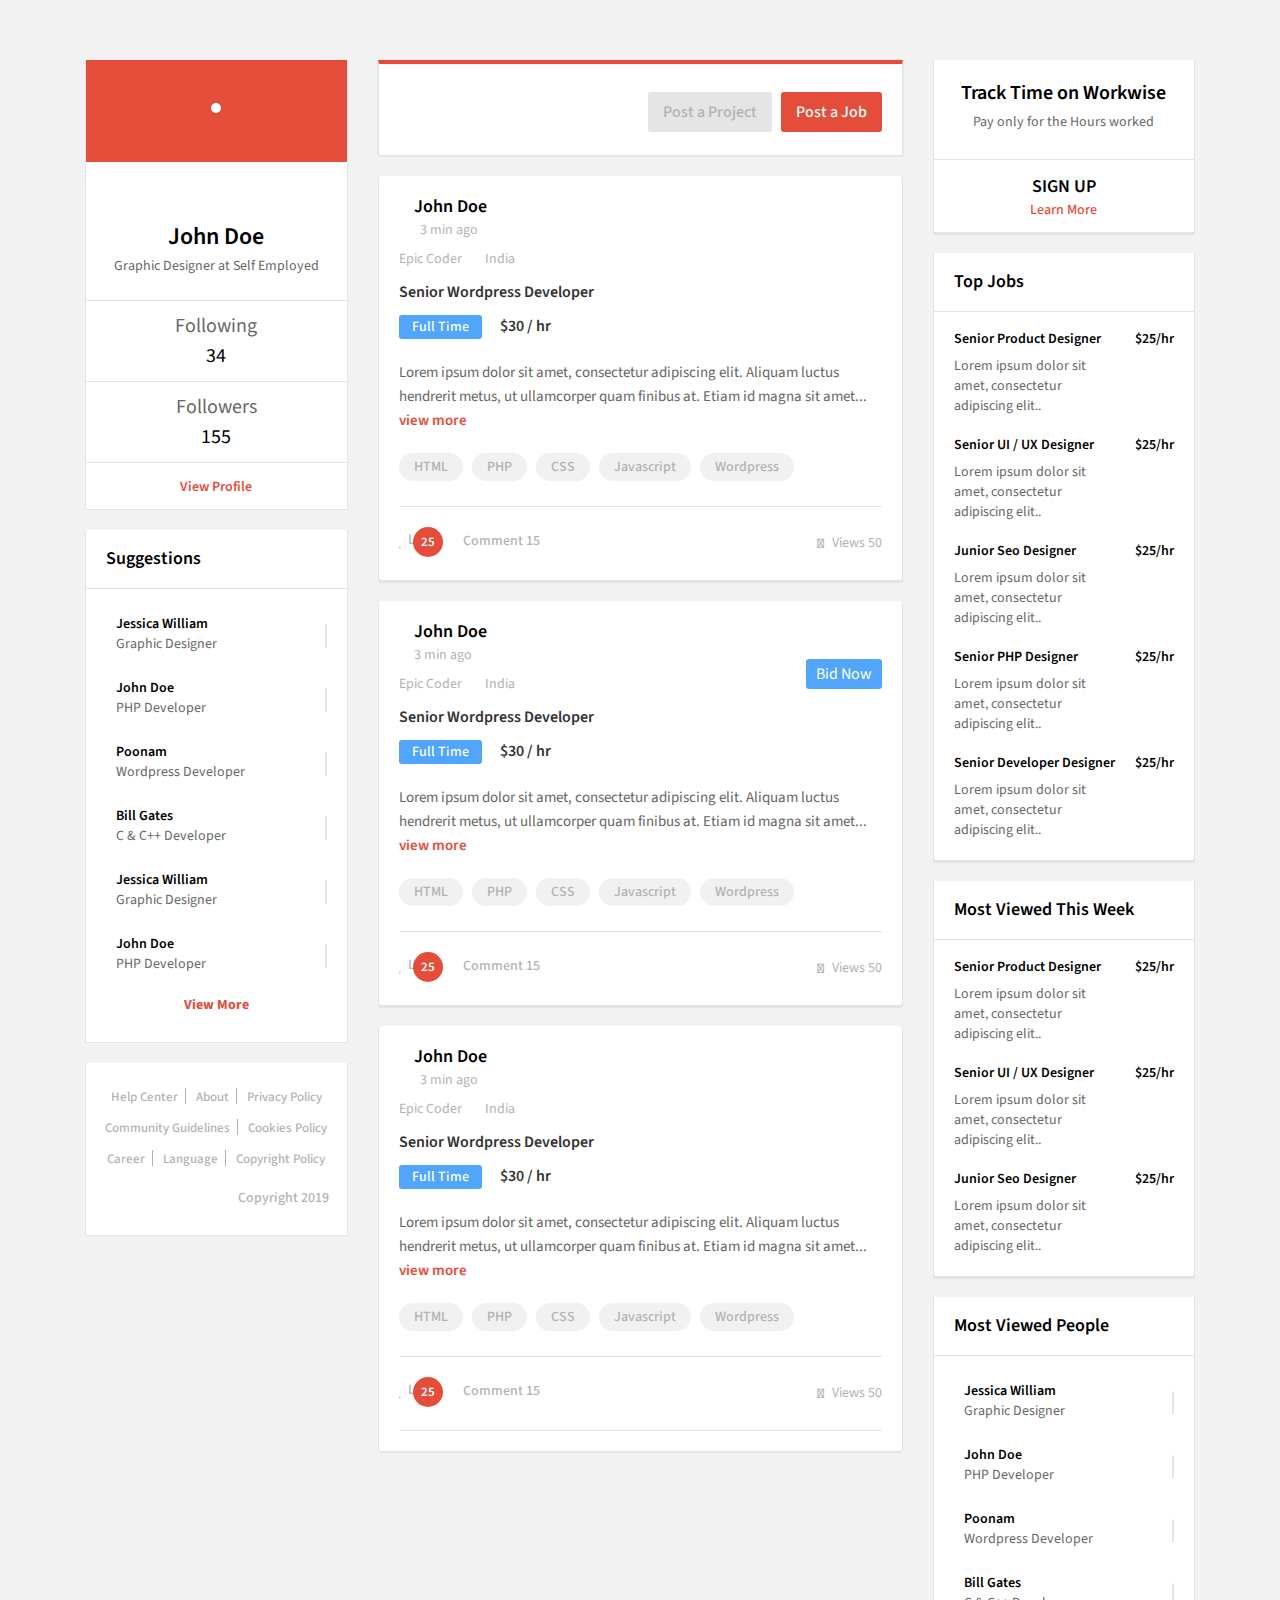
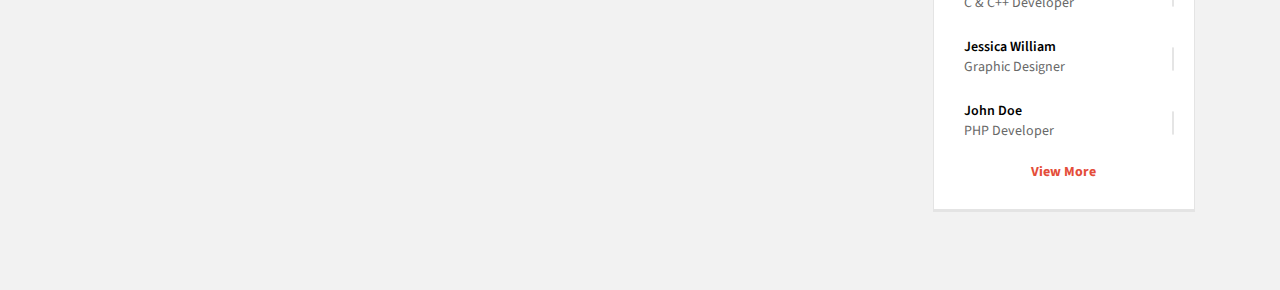
==== views/InicioRedEmpresarial/inicio_empresarial.html @ 8912973c "añadido inicio-red-profesional y inicio-red-empresarial" ====
<!DOCTYPE html>
<html>
<head>
	<meta charset="UTF-8">
	<title>Inicio</title>
	<meta name="viewport" content="width=device-width, initial-scale=1.0">
	<meta name="description" content="" />
	<meta name="keywords" content="" />
	<link rel="stylesheet" type="text/css" href="../../assets/css/bootstrap.min.css">

	<link rel="stylesheet" type="text/css" href="../../assets/css/font-awesome.min.css">

	

	<link rel="stylesheet" type="text/css" href="inicio_empresarial.css">
	
</head>

<body oncontextmenu="return false;">	

	<div class="wrapper">	
			
		<main>
			<div class="main-section">
				<div class="container">
					<div class="main-section-data">
						<div class="row">
							<div class="col-lg-3 col-md-4 pd-left-none no-pd">
								<div class="main-left-sidebar no-margin">
									<div class="user-data full-width">
										<div class="user-profile">
											<div class="username-dt">
												<div class="usr-pic">
													<img src="assets/img/cliente1.png" alt="">
												</div>
											</div><!--username-dt end-->
											<div class="user-specs">
												<h3>John Doe</h3>
												<span>Graphic Designer at Self Employed</span>
											</div>
										</div><!--user-profile end-->
										<ul class="user-fw-status">
											<li>
												<h4>Following</h4>
												<span>34</span>
											</li>
											<li>
												<h4>Followers</h4>
												<span>155</span>
											</li>
											<li>
												<a href="my-profile.html" title="">View Profile</a>
											</li>
										</ul>
									</div><!--user-data end-->
									<div class="suggestions full-width">
										<div class="sd-title">
											<h3>Suggestions</h3>
											<i class="la la-ellipsis-v"></i>
										</div><!--sd-title end-->
										<div class="suggestions-list">
											<div class="suggestion-usd">
												<img src="images/resources/s1.png" alt="">
												<div class="sgt-text">
													<h4>Jessica William</h4>
													<span>Graphic Designer</span>
												</div>
												<span><i class="la la-plus"></i></span>
											</div>
											<div class="suggestion-usd">
												<img src="images/resources/s2.png" alt="">
												<div class="sgt-text">
													<h4>John Doe</h4>
													<span>PHP Developer</span>
												</div>
												<span><i class="la la-plus"></i></span>
											</div>
											<div class="suggestion-usd">
												<img src="images/resources/s3.png" alt="">
												<div class="sgt-text">
													<h4>Poonam</h4>
													<span>Wordpress Developer</span>
												</div>
												<span><i class="la la-plus"></i></span>
											</div>
											<div class="suggestion-usd">
												<img src="images/resources/s4.png" alt="">
												<div class="sgt-text">
													<h4>Bill Gates</h4>
													<span>C & C++ Developer</span>
												</div>
												<span><i class="la la-plus"></i></span>
											</div>
											<div class="suggestion-usd">
												<img src="images/resources/s5.png" alt="">
												<div class="sgt-text">
													<h4>Jessica William</h4>
													<span>Graphic Designer</span>
												</div>
												<span><i class="la la-plus"></i></span>
											</div>
											<div class="suggestion-usd">
												<img src="images/resources/s6.png" alt="">
												<div class="sgt-text">
													<h4>John Doe</h4>
													<span>PHP Developer</span>
												</div>
												<span><i class="la la-plus"></i></span>
											</div>
											<div class="view-more">
												<a href="#" title="">View More</a>
											</div>
										</div><!--suggestions-list end-->
									</div><!--suggestions end-->
									<div class="tags-sec full-width">
										<ul>
											<li><a href="#" title="">Help Center</a></li>
											<li><a href="#" title="">About</a></li>
											<li><a href="#" title="">Privacy Policy</a></li>
											<li><a href="#" title="">Community Guidelines</a></li>
											<li><a href="#" title="">Cookies Policy</a></li>
											<li><a href="#" title="">Career</a></li>
											<li><a href="#" title="">Language</a></li>
											<li><a href="#" title="">Copyright Policy</a></li>
										</ul>
										<div class="cp-sec">
											<img src="images/logo2.png" alt="">
											<p><img src="images/cp.png" alt="">Copyright 2019</p>
										</div>
									</div><!--tags-sec end-->
								</div><!--main-left-sidebar end-->
							</div>
							<div class="col-lg-6 col-md-8 no-pd">
								<div class="main-ws-sec">
									<div class="post-topbar">
										<div class="user-picy">
											<img src="images/resources/user-pic.png" alt="">
										</div>
										<div class="post-st">
											<ul>
												<li><a class="post_project" href="#" title="">Post a Project</a></li>
												<li><a class="post-jb active" href="#" title="">Post a Job</a></li>
											</ul>
										</div><!--post-st end-->
									</div><!--post-topbar end-->
									<div class="posts-section">
										<div class="post-bar">
											<div class="post_topbar">
												<div class="usy-dt">
													<img src="images/resources/us-pic.png" alt="">
													<div class="usy-name">
														<h3>John Doe</h3>
														<span><img src="images/clock.png" alt="">3 min ago</span>
													</div>
												</div>
												<div class="ed-opts">
													<a href="#" title="" class="ed-opts-open"><i class="la la-ellipsis-v"></i></a>
													<ul class="ed-options">
														<li><a href="#" title="">Edit Post</a></li>
														<li><a href="#" title="">Unsaved</a></li>
														<li><a href="#" title="">Unbid</a></li>
														<li><a href="#" title="">Close</a></li>
														<li><a href="#" title="">Hide</a></li>
													</ul>
												</div>
											</div>
											<div class="epi-sec">
												<ul class="descp">
													<li><img src="images/icon8.png" alt=""><span>Epic Coder</span></li>
													<li><img src="images/icon9.png" alt=""><span>India</span></li>
												</ul>
												<ul class="bk-links">
													<li><a href="#" title=""><i class="la la-bookmark"></i></a></li>
													<li><a href="#" title=""><i class="la la-envelope"></i></a></li>
												</ul>
											</div>
											<div class="job_descp">
												<h3>Senior Wordpress Developer</h3>
												<ul class="job-dt">
													<li><a href="#" title="">Full Time</a></li>
													<li><span>$30 / hr</span></li>
												</ul>
												<p>Lorem ipsum dolor sit amet, consectetur adipiscing elit. Aliquam luctus hendrerit metus, ut ullamcorper quam finibus at. Etiam id magna sit amet... <a href="#" title="">view more</a></p>
												<ul class="skill-tags">
													<li><a href="#" title="">HTML</a></li>
													<li><a href="#" title="">PHP</a></li>
													<li><a href="#" title="">CSS</a></li>
													<li><a href="#" title="">Javascript</a></li>
													<li><a href="#" title="">Wordpress</a></li> 	
												</ul>
											</div>
											<div class="job-status-bar">
												<ul class="like-com">
													<li>
														<a href="#"><i class="fas fa-heart"></i> Like</a>
														<img src="images/liked-img.png" alt="">
														<span>25</span>
													</li> 
													<li><a href="#" class="com"><i class="fas fa-comment-alt"></i> Comment 15</a></li>
												</ul>
												<a href="#"><i class="fas fa-eye"></i>Views 50</a>
											</div>
										</div><!--post-bar end-->
										<div class="post-bar">
											<div class="post_topbar">
												<div class="usy-dt">
													<img src="assets/img/cliente4.png" alt="">
													<div class="usy-name">
														<h3>John Doe</h3>
														<span><i class="fa fa-clock" ></i>3 min ago</span>
													</div>
												</div>
												<div class="ed-opts">
													<a href="#" title="" class="ed-opts-open"><i class="la la-ellipsis-v"></i></a>
													<ul class="ed-options">
														<li><a href="#" title="">Edit Post</a></li>
														<li><a href="#" title="">Unsaved</a></li>
														<li><a href="#" title="">Unbid</a></li>
														<li><a href="#" title="">Close</a></li>
														<li><a href="#" title="">Hide</a></li>
													</ul>
												</div>
											</div>
											<div class="epi-sec">
												<ul class="descp">
													<li><img src="images/icon8.png" alt=""><span>Epic Coder</span></li>
													<li><img src="images/icon9.png" alt=""><span>India</span></li>
												</ul>
												<ul class="bk-links">
													<li><a href="#" title=""><i class="la la-bookmark"></i></a></li>
													<li><a href="#" title=""><i class="la la-envelope"></i></a></li>
													<li><a href="#" title="" class="bid_now">Bid Now</a></li>
												</ul>
											</div>
											<div class="job_descp">
												<h3>Senior Wordpress Developer</h3>
												<ul class="job-dt">
													<li><a href="#" title="">Full Time</a></li>
													<li><span>$30 / hr</span></li>
												</ul>
												<p>Lorem ipsum dolor sit amet, consectetur adipiscing elit. Aliquam luctus hendrerit metus, ut ullamcorper quam finibus at. Etiam id magna sit amet... <a href="#" title="">view more</a></p>
												<ul class="skill-tags">
													<li><a href="#" title="">HTML</a></li>
													<li><a href="#" title="">PHP</a></li>
													<li><a href="#" title="">CSS</a></li>
													<li><a href="#" title="">Javascript</a></li>
													<li><a href="#" title="">Wordpress</a></li> 	
												</ul>
											</div>
											<div class="job-status-bar">
												<ul class="like-com">
													<li>
														<a href="#"><i class="fas fa-heart"></i> Like</a>
														<img src="images/liked-img.png" alt="">
														<span>25</span>
													</li> 
													<li><a href="#" class="com"><i class="fas fa-comment-alt"></i> Comment 15</a></li>
												</ul>
												<a href="#"><i class="fas fa-eye"></i>Views 50</a>
											</div>
										</div><!--post-bar end-->
										<div class="posty">
											<div class="post-bar no-margin">
												<div class="post_topbar">
													<div class="usy-dt">
														<img src="images/resources/us-pc2.png" alt="">
														<div class="usy-name">
															<h3>John Doe</h3>
															<span><img src="images/clock.png" alt="">3 min ago</span>
														</div>
													</div>
													<div class="ed-opts">
														<a href="#" title="" class="ed-opts-open"><i class="la la-ellipsis-v"></i></a>
														<ul class="ed-options">
															<li><a href="#" title="">Edit Post</a></li>
															<li><a href="#" title="">Unsaved</a></li>
															<li><a href="#" title="">Unbid</a></li>
															<li><a href="#" title="">Close</a></li>
															<li><a href="#" title="">Hide</a></li>
														</ul>
													</div>
												</div>
												<div class="epi-sec">
													<ul class="descp">
														<li><img src="images/icon8.png" alt=""><span>Epic Coder</span></li>
														<li><img src="images/icon9.png" alt=""><span>India</span></li>
													</ul>
													<ul class="bk-links">
														<li><a href="#" title=""><i class="la la-bookmark"></i></a></li>
														<li><a href="#" title=""><i class="la la-envelope"></i></a></li>
													</ul>
												</div>
												<div class="job_descp">
													<h3>Senior Wordpress Developer</h3>
													<ul class="job-dt">
														<li><a href="#" title="">Full Time</a></li>
														<li><span>$30 / hr</span></li>
													</ul>
													<p>Lorem ipsum dolor sit amet, consectetur adipiscing elit. Aliquam luctus hendrerit metus, ut ullamcorper quam finibus at. Etiam id magna sit amet... <a href="#" title="">view more</a></p>
													<ul class="skill-tags">
														<li><a href="#" title="">HTML</a></li>
														<li><a href="#" title="">PHP</a></li>
														<li><a href="#" title="">CSS</a></li>
														<li><a href="#" title="">Javascript</a></li>
														<li><a href="#" title="">Wordpress</a></li> 	
													</ul>
												</div>
												<div class="job-status-bar">
													<ul class="like-com">
														<li>
															<a href="#"><i class="fas fa-heart"></i> Like</a>
															<img src="images/liked-img.png" alt="">
															<span>25</span>
														</li> 
														<li><a href="#" class="com"><i class="fas fa-comment-alt"></i> Comment 15</a></li>
													</ul>
													<a href="#"><i class="fas fa-eye"></i>Views 50</a>
												</div>
											</div><!--post-bar end-->
											
										</div><!--posty end-->
									</div><!--posts-section end-->
								</div><!--main-ws-sec end-->
							</div>
							<div class="col-lg-3 pd-right-none no-pd">
								<div class="right-sidebar">
									<div class="widget widget-about">
										<img src="images/wd-logo.png" alt="">
										<h3>Track Time on Workwise</h3>
										<span>Pay only for the Hours worked</span>
										<div class="sign_link">
											<h3><a href="sign-in.html" title="">Sign up</a></h3>
											<a href="#" title="">Learn More</a>
										</div>
									</div><!--widget-about end-->
									<div class="widget widget-jobs">
										<div class="sd-title">
											<h3>Top Jobs</h3>
											<i class="la la-ellipsis-v"></i>
										</div>
										<div class="jobs-list">
											<div class="job-info">
												<div class="job-details">
													<h3>Senior Product Designer</h3>
													<p>Lorem ipsum dolor sit amet, consectetur adipiscing elit..</p>
												</div>
												<div class="hr-rate">
													<span>$25/hr</span>
												</div>
											</div><!--job-info end-->
											<div class="job-info">
												<div class="job-details">
													<h3>Senior UI / UX Designer</h3>
													<p>Lorem ipsum dolor sit amet, consectetur adipiscing elit..</p>
												</div>
												<div class="hr-rate">
													<span>$25/hr</span>
												</div>
											</div><!--job-info end-->
											<div class="job-info">
												<div class="job-details">
													<h3>Junior Seo Designer</h3>
													<p>Lorem ipsum dolor sit amet, consectetur adipiscing elit..</p>
												</div>
												<div class="hr-rate">
													<span>$25/hr</span>
												</div>
											</div><!--job-info end-->
											<div class="job-info">
												<div class="job-details">
													<h3>Senior PHP Designer</h3>
													<p>Lorem ipsum dolor sit amet, consectetur adipiscing elit..</p>
												</div>
												<div class="hr-rate">
													<span>$25/hr</span>
												</div>
											</div><!--job-info end-->
											<div class="job-info">
												<div class="job-details">
													<h3>Senior Developer Designer</h3>
													<p>Lorem ipsum dolor sit amet, consectetur adipiscing elit..</p>
												</div>
												<div class="hr-rate">
													<span>$25/hr</span>
												</div>
											</div><!--job-info end-->
										</div><!--jobs-list end-->
									</div><!--widget-jobs end-->
									<div class="widget widget-jobs">
										<div class="sd-title">
											<h3>Most Viewed This Week</h3>
											<i class="la la-ellipsis-v"></i>
										</div>
										<div class="jobs-list">
											<div class="job-info">
												<div class="job-details">
													<h3>Senior Product Designer</h3>
													<p>Lorem ipsum dolor sit amet, consectetur adipiscing elit..</p>
												</div>
												<div class="hr-rate">
													<span>$25/hr</span>
												</div>
											</div><!--job-info end-->
											<div class="job-info">
												<div class="job-details">
													<h3>Senior UI / UX Designer</h3>
													<p>Lorem ipsum dolor sit amet, consectetur adipiscing elit..</p>
												</div>
												<div class="hr-rate">
													<span>$25/hr</span>
												</div>
											</div><!--job-info end-->
											<div class="job-info">
												<div class="job-details">
													<h3>Junior Seo Designer</h3>
													<p>Lorem ipsum dolor sit amet, consectetur adipiscing elit..</p>
												</div>
												<div class="hr-rate">
													<span>$25/hr</span>
												</div>
											</div><!--job-info end-->
										</div><!--jobs-list end-->
									</div><!--widget-jobs end-->
									<div class="widget suggestions full-width">
										<div class="sd-title">
											<h3>Most Viewed People</h3>
											<i class="la la-ellipsis-v"></i>
										</div><!--sd-title end-->
										<div class="suggestions-list">
											<div class="suggestion-usd">
												<img src="images/resources/s1.png" alt="">
												<div class="sgt-text">
													<h4>Jessica William</h4>
													<span>Graphic Designer</span>
												</div>
												<span><i class="la la-plus"></i></span>
											</div>
											<div class="suggestion-usd">
												<img src="images/resources/s2.png" alt="">
												<div class="sgt-text">
													<h4>John Doe</h4>
													<span>PHP Developer</span>
												</div>
												<span><i class="la la-plus"></i></span>
											</div>
											<div class="suggestion-usd">
												<img src="images/resources/s3.png" alt="">
												<div class="sgt-text">
													<h4>Poonam</h4>
													<span>Wordpress Developer</span>
												</div>
												<span><i class="la la-plus"></i></span>
											</div>
											<div class="suggestion-usd">
												<img src="images/resources/s4.png" alt="">
												<div class="sgt-text">
													<h4>Bill Gates</h4>
													<span>C &amp; C++ Developer</span>
												</div>
												<span><i class="la la-plus"></i></span>
											</div>
											<div class="suggestion-usd">
												<img src="images/resources/s5.png" alt="">
												<div class="sgt-text">
													<h4>Jessica William</h4>
													<span>Graphic Designer</span>
												</div>
												<span><i class="la la-plus"></i></span>
											</div>
											<div class="suggestion-usd">
												<img src="images/resources/s6.png" alt="">
												<div class="sgt-text">
													<h4>John Doe</h4>
													<span>PHP Developer</span>
												</div>
												<span><i class="la la-plus"></i></span>
											</div>
											<div class="view-more">
												<a href="#" title="">View More</a>
											</div>
										</div><!--suggestions-list end-->
									</div>
								</div><!--right-sidebar end-->
							</div>
						</div>
					</div><!-- main-section-data end-->
				</div> 
			</div>
		</main>




		<div class="post-popup pst-pj">
			<div class="post-project">
				<h3>Post a project</h3>
				<div class="post-project-fields">
					<form>
						<div class="row">
							<div class="col-lg-12">
								<input type="text" name="title" placeholder="Title">
							</div>
							<div class="col-lg-12">
								<div class="inp-field">
									<select>
										<option>Category</option>
										<option>Category 1</option>
										<option>Category 2</option>
										<option>Category 3</option>
									</select>
								</div>
							</div>
							<div class="col-lg-12">
								<input type="text" name="skills" placeholder="Skills">
							</div>
							<div class="col-lg-12">
								<div class="price-sec">
									<div class="price-br">
										<input type="text" name="price1" placeholder="Price">
										<i class="la la-dollar"></i>
									</div>
									<span>To</span>
									<div class="price-br">
										<input type="text" name="price1" placeholder="Price">
										<i class="la la-dollar"></i>
									</div>
								</div>
							</div>
							<div class="col-lg-12">
								<textarea name="description" placeholder="Description"></textarea>
							</div>
							<div class="col-lg-12">
								<ul>
									<li><button class="active" type="submit" value="post">Post</button></li>
									<li><a href="#" title="">Cancel</a></li>
								</ul>
							</div>
						</div>
					</form>
				</div><!--post-project-fields end-->
				<a href="#" title=""><i class="la la-times-circle-o"></i></a>
			</div><!--post-project end-->
		</div><!--post-project-popup end-->

		<div class="post-popup job_post">
			<div class="post-project">
				<h3>Post a job</h3>
				<div class="post-project-fields">
					<form>
						<div class="row">
							<div class="col-lg-12">
								<input type="text" name="title" placeholder="Title">
							</div>
							<div class="col-lg-12">
								<div class="inp-field">
									<select>
										<option>Category</option>
										<option>Category 1</option>
										<option>Category 2</option>
										<option>Category 3</option>
									</select>
								</div>
							</div>
							<div class="col-lg-12">
								<input type="text" name="skills" placeholder="Skills">
							</div>
							<div class="col-lg-6">
								<div class="price-br">
									<input type="text" name="price1" placeholder="Price">
									<i class="la la-dollar"></i>
								</div>
							</div>
							<div class="col-lg-6">
								<div class="inp-field">
									<select>
										<option>Full Time</option>
										<option>Half time</option>
									</select>
								</div>
							</div>
							<div class="col-lg-12">
								<textarea name="description" placeholder="Description"></textarea>
							</div>
							<div class="col-lg-12">
								<ul>
									<li><button class="active" type="submit" value="post">Post</button></li>
									<li><a href="#" title="">Cancel</a></li>
								</ul>
							</div>
						</div>
					</form>
				</div><!--post-project-fields end-->
				<a href="#" title=""><i class="la la-times-circle-o"></i></a>
			</div><!--post-project end-->
		</div><!--post-project-popup end-->

	</div><!--theme-layout end-->



</body>
</html>
---- views/InicioRedEmpresarial/inicio_empresarial.css ----
/*===================== TABLE OF CONTENT =======================
1.	1 Homepages
2.  Fonts 
3.  Reset Css
4.  Cross Browser Compatibility
5.  Header
6.  Navigations
7.  Dropdown
8.  Responsive Header
9.  Revolution Slider (Banner)
10. About App
11. Amazing Features
12. Interesting Screenshots
14.	Latest Blog News
15.	Questions Sections
16.	Clinet's Testimonial
17.	Our Newsletter
18. Stylish Pricing Plan
19.	Never Miss a Deal
20.	Contact Us
21. Footer

=============================================================*/









/* ================================================================================== 
								Fonts
===================================================================================== */

@import url('https://fonts.googleapis.com/css?family=Source+Sans+Pro:200,200i,300,300i,400,400i,600,600i,700,700i,900,900i');

/* ================================================================================== 
										Reset Css
===================================================================================== */

html, body, div, span, applet, object, iframe,
h1, h2, h3, h4, h5, h6, p, blockquote, pre,
a, abbr, acronym, address, big, cite, code,
del, dfn, em, img, ins, kbd, q, s, samp,
small, strike, strong, sub, sup, tt, var,
b, u, i, center,
dl, dt, dd, ol, ul, li,
fieldset, form, label, legend,
table, caption, tbody, tfoot, thead, tr, th, td,
article, aside, canvas, details, embed, 
figure, figcaption, footer, header, hgroup, 
menu, nav, output, ruby, section, summary,
time, mark, audio, video {
	margin: 0;
	padding: 0;
	border: 0;
	font-size: 100%;
	font: inherit;
	vertical-align: baseline;
}
/* HTML5 display-role reset for older browsers */
article, aside, details, figcaption, figure, 
footer, header, hgroup, menu, nav, section {
	display: block;
}
body {
	line-height: 1;
	font-family: 'Source Sans Pro', sans-serif;
	overflow-x: hidden;
	font-weight: 400;
	background-color: #f2f2f2;
}
ol, ul {
	list-style: none;
}
a:hover {
	text-decoration: none;
}
blockquote, q {
	quotes: none;
}
blockquote:before, blockquote:after,
q:before, q:after {
	content: '';
	content: none;
}
button {
	outline: none;
}
table {
	border-collapse: collapse;
	border-spacing: 0;
}
* {
	margin:0;
	padding: 0;
}
a:focus {
	text-decoration: none;
	outline: none;
}
a:hover {
	color: #fff;
}
button {
	outline: none;
}
input {
	outline: none;
}
textarea {
	outline: none;
}
section {
	float: left;
	width: 100%;
	position: relative;
}
img {
	float: left;
}
p {
	font-size: 14px;
	line-height: 24px;
	color: #666666;
}
hr {
    margin-top: 1rem;
    margin-bottom: 1rem;
    border: 0;
    border-top: 1px solid #e5e5e5 !important;
}

/* ================ CROSS BROWSER COMPATABILITY =============== */
img{
	max-width: 100%;
}
.ask-question,
nav,
.notification-box.active,
nav ul li a,
.user-account-settingss.active,
.user-info a,
.suggestion-usd > span i,
.view-more > a,
.tags-sec ul li a,
.post-st ul li a,
.ed-opts > a,
.bk-links li a,
.like-com li a,
.user-profy > a,
.slick-previous:before,
.slick-nexti:before,
.comment > a,
.sign_link > a,
.post-popup,
.post-project > a,
.post-project-fields form ul li button,
.post-project-fields form ul li a,
.sign-control li a,
.cover-sec > a,
.star-descp > a,
.message-btn a,
.pf-gallery ul li,
.gallery_pt:before,
.gallery_pt > a,
.overview-box,
.skl-name,
.conv-list,
.save-stngs ul li button,
.forum-links.active,
.react-links li a,
.next-prev > a,
nav ul li:hover > ul,
.user-pro-img > a i {
	-webkit-transition: all 0.4s ease-in;
	-moz-transition: all 0.4s ease-in;
	-ms-transition: all 0.4s ease-in;
	-o-transition: all 0.4s ease-in;
	transition: all 0.4s ease-in;
}


/* ============== DEFAULT BORDER RADIUS =========== */


.ask-question,
.login_register ul li a,
.search-bar form input,
.search-bar form button,
.search_form form input,
.post-st ul li a,
.post-bar,
.bk-links li i,
.bid_now,
.user-profy ul li a,
.posty,
.comment_box form button,
.post-project-fields form input,
.post-project-fields form textarea,
.post-project-fields form select,
.post-project-fields form ul li button,
.post-project-fields form ul li a,
.signin-pop,
.sign-control,
.sign_in_sec form input,
.sign_in_sec form select,
.sign_in_sec form button,
.signup-tab,
.login-resources ul li a,
.flw-hr li a,
.message-btn a,
.user-profile-ov,
.portfolio-gallery-sec,
.overview-edit,
.overview-edit form textarea,
.overview-edit form input,
.overview-edit form select,
.overview-edit button,
.file-submit,
.billing-method,
.lt-sec > a,
.add-billing-method,
.payment_methods form button,
.payment_methods form input,
.company-up-info ul li a,
.search-box form input,
.filter-dd form input,
.filter-dd form select,
.conversation-box,
.save-stngs ul li button,
.cp-field input,
.cp-field textarea,
.accept-req,
.mf-field input,
.mf-field button,
.pagination li .page-link,
.post_comment_sec form textarea,
.post_comment_sec form button,
.next-prev > a {
	-webkit-border-radius: 4px;
	-moz-border-radius: 4px;
	-ms-border-radius: 4px;
	-o-border-radius: 4px;
	border-radius: 3px;
}

.wrapper {
	float: left;
	width: 100%;
	position: relative;
}

.overlay:before {
	content: '';
	position: absolute;
	top: 0;
	left: 0;
	width: 100%;
	height: 100%;
	background-color: rgba(0,0,0,0.75);
	z-index: 99;
}

header {
	float: left;
	width: 100%;
	background-color: #e44d3a;
}
.header-data {
	float: left;
	width: 100%;
}
.logo {
	float: left;
	width: 40px;
	margin-right: 14px;
	margin-top: 10px;
}
.logo.pd-btm {
	padding-bottom: 10px;
}
.forum-bar {
	float: left;
	margin-top: 10px;
	width: 400px;
}
.forum-bar h2 {
	float: left;
	margin-right: 40px;
}
.forum-bar ul {
	float: left;
	margin-top: 0px;
}
.ask-question {
	background-color: #fff;
	padding: 10px 25px;
	color: #e44d3a !important;
	font-size: 14px;
	font-weight: 600;
}
.ask-question:hover {
	color: #e44d3a;
}

.forum-bar ul li {
	display: inline-block;
	margin-right: 40px;
}
.forum-bar ul li:last-child {
	margin-right: 0;
}
.forum-bar ul li a {
	display: inline-block;
	color: #ffffff;
	font-size: 14px;
	font-weight: 500;
}
.forum-bar h2 {
	color: #ffffff;
	font-size: 28px;
	font-weight: 500;
}

/* ========== login_register ========== */

.login_register {
	float: right;
	margin-top: 8px;
	padding-left: 30px;
}
.login_register ul li {
	display: inline-block;
	margin-right: 8px;
}
.login_register ul li:last-child {
	margin-right: 0;
}
.login_register ul li a {
	display: inline-block;
	color: #ffffff;
	font-size: 14px;
	border: 1px solid #fff;
	height: 40px;
	line-height: 40px;
	padding: 0 20px;
	font-weight: 600;
}
.search-bar.st2 {
	float: right;
}
.search-bar {
	float: left;
	width: 280px;
	margin-top: 9px;
}
.search-bar form {
	float: left;
	width: 100%;
	position: relative;
}
.search-bar form input {
	width: 100%;
	background-color: #fff;
	height: 38px;
	color: #b2b2b2;
	font-size: 12px;
	border: 0;
	padding: 0 10px;
}
.search-bar form button {
	position: absolute;
	top: 0;
	right: 0;
	background-color: #efefef;
	width: 38px;
	height: 100%;
	border: 0;
}
.search-bar form button i {
	color: #e44d3a;
	font-size: 20px;
	font-weight: bold;
}

nav {
	float: left;
	width: 60%;
	text-align: right;
	padding-right: 13px;
}
nav ul li {
	display: inline-block;
	text-align: center;
	padding: 13px 13px;
	position: relative;
}
nav ul li:hover > ul {
	opacity: 1;
	visibility: visible;
	z-index: 9999;
}
nav ul ul {
	position: absolute;
	top: 100%;
	left: 0;
	width: 200px;
	background-color: #e44d3a;
	text-align: left;
	padding: 20px 0 10px 0; 
	opacity: 0;
	visibility: hidden;
	z-index: 999999;
}
nav ul ul li {
	padding: 0;
	float: left;
	width: 100%;
	text-align: left;
	margin-bottom: 15px;
	padding: 0 20px;
}
nav ul ul li a:hover {
	color: #fff;
}
nav ul ul li a {
	font-size: 16px;
}
.notification-box.msg p {
	line-height: 20px;
    font-size: 14px;
    font-weight: 400;
    margin-top: 2px;
}
.notification-box.msg .nott-list .notification-info span {
	bottom: auto;
	top: 5px;
}
.notification-box.msg .notification-info h3 {
	margin-bottom: 1px;
}
.notification-box.msg .nott-list .notfication-details {
	padding: 17px 20px 17px 20px;
}
.notification-box {
	position: absolute;
	top: 100%;
	right: 0;
	width: 300px;
	background-color: #fff;
	opacity: 1;
	visibility: visible;
	z-index: 999;
	display: none;
}
.notification-box.active {
	opacity: 1;
	visibility: visible;
	z-index: 999999999;
}
.nt-title {
	float: left;
	width: 100%;
	border-bottom: 1px solid #e5e5e5;
	padding: 10px 20px;
}
.nt-title h4 {
	float: left;
	color: #686868;
	font-size: 12px;
	font-weight: 600;
}
.nt-title > a {
	float: right;
	color: #686868;
	font-size: 12px;
	font-weight: 600;
}
.nott-list {
	float: left;
	width: 100%;
}
.nott-list .notification-info {
	width: 86%;
	float: left;
	text-align: left;
	position: relative;
}
.nott-list .notfication-details {
	padding: 20px 20px 12px 20px;
}
.nott-list .notification-info h3 {
	line-height: 20px;
}
.nott-list .notification-info span {
	position: absolute;
	bottom: 5px;
	right: 0;
}
.view-all-nots {
	float: left;
	width: 100%;
}
.view-all-nots > a {
	float: left;
	width: 100%;
	color: #ffffff;
	font-size: 16px;
	text-transform: capitalize;
	font-weight: 600;
	text-align: center;
	background-color: #e44d3a;
	padding: 18px 0;
}
nav ul li span {
	display: block;
	height: 14px;
}
nav ul li span img {
	float: none;
}
nav ul li a {
	color: #ffffff;
	font-size: 14px;
}
nav > ul > li > a:hover {
	color: #fff;
}

.user-account {
	float: right;
	width: 110px;
	border-left: 1px solid #dd3e2b;
	border-right: 1px solid #dd3e2b;
	box-sizing: border-box;
	position: relative;
}
.user-info {
	float: left;
	width: 100%;
	padding: 13px 10px;
	position: relative;
}
.user-account-settingss {
    position: absolute;
     opacity: 1;
    visibility: visible;
    z-index: 999;
    display: none;
	top: 100%;
	right: 0;
	width: 240px;
	background-color: #fff;
	border-left: 1px solid #e5e5e5;
	border-bottom: 1px solid #e5e5e5;
	border-right: 1px solid #e5e5e5;
	-webkit-border-radius: 0 0 5px 5px;
	-moz-border-radius: 0 0 5px 5px;
	-ms-border-radius: 0 0 5px 5px;
	-o-border-radius: 0 0 5px 5px;
	border-radius: 0 0 5px 5px;
	-webkit-box-shadow: 1px 1px 6px -2px rgba(0,0,0,0.24);
	-moz-box-shadow: 1px 1px 6px -2px rgba(0,0,0,0.24);
	-ms-box-shadow: 1px 1px 6px -2px rgba(0,0,0,0.24);
	-o-box-shadow: 1px 1px 6px -2px rgba(0,0,0,0.24);
	box-shadow: 1px 1px 6px -2px rgba(0,0,0,0.24);
	/*opacity: 0;
	visibility: hidden;*/
}
.user-account-settingss.active {
	opacity: 1;
	visibility: visible;
	z-index: 9999;
}
.user-account-settingss > h3 {
	color: #000000;
	font-size: 16px;
	font-weight: 600;
	float: left;
	width: 100%;
	border-bottom: 1px solid #e5e5e5;
	padding: 15px 20px;
}
.on-off-status {
	float: left;
	width: 100%;
	padding: 20px;
	border-bottom: 1px solid #e5e5e5;
}
.on-off-status li {
	float: left;
	width: 100%;
	margin-bottom: 15px;
}
.on-off-status li:last-child {
	margin-bottom: 0;
}
.on-off-status li .fgt-sec small {
	color: #686868;
}

/* =========== search_form =========== */

.search_form {
	float: left;
	width: 100%;
	padding: 20px;
	border-bottom: 1px solid #e5e5e5;
}
.search_form form {
	float: left;
	width: 100%;
	position: relative;
}
.search_form form input {
	width: 100%;
	height: 35px;
	padding: 0 15px;
	border: 1px solid #e5e5e5;
	background-color: #f2f2f2;
}
.search_form form button {
	color: #f2f2f2;
	font-size: 14px;
	background-color: #e44d3a;
	padding: 0 10px;
	height: 100%;
	position: absolute;
	top: 0;
	right: 0;
	border: 0;
	font-weight: 600;
	-webkit-border-radius: 0 3px 3px 0;
	-moz-border-radius: 0 3px 3px 0;
	-ms-border-radius: 0 3px 3px 0;
	-o-border-radius: 0 3px 3px 0;
	border-radius: 0 3px 3px 0;
	cursor: pointer;
}


/* ============ us-links ============= */

.us-links {
	float: left;
	width: 100%;
	border-bottom: 1px solid #e5e5e5;
	padding: 20px;
}
.us-links li {
	float: left;
	width: 100%;
	margin-bottom: 15px;
}
.us-links li:last-child {
	margin-bottom: 0;
}
.us-links li a {
	float: left;
	width: 100%;
	color: #000000;
	font-size: 14px;
	font-weight: 500;
}
.tc {
	text-align: center;
}
.tc a {
	color: #000;
}
.user-info img {
	margin-right: 10px;
	-webkit-border-radius: 100px;
	-moz-border-radius: 100px;
	-ms-border-radius: 100px;
	-o-border-radius: 100px;
	border-radius: 100px;
}
.user-info a {
	color: #fff;
	font-size: 14px;
	float: left;
	margin-top: 8px;
}
.user-info a:hover {
	color: #fff;
}
.user-info > i {
	position: absolute;
	top: 51%;
	right: 10px;
	color: #fff;
	font-size: 12px;
	-webkit-transform: translateY(-50%);
	-moz-transform: translateY(-50%);
	-ms-transform: translateY(-50%);
	-o-transform: translateY(-50%);
	transform: translateY(-50%);
}



/* =================== main-section ================= */


main {
	float: left;
	width: 100%;
	padding: 60px 0;
}
.main-section {
	float: left;
	width: 100%;
}
.main-section-data {
	float: left;
	width: 100%;
}
.main-left-sidebar {
	float: left;
	width: 100%;
	margin-top: -20px;
}
.full-width {
	float: left;
	width: 100%;
	background-color: #fff;
	margin-bottom: 20px;
	border-left: 1px solid #e5e5e5;
	border-right: 1px solid #e5e5e5;
	border-bottom: 1px solid #e5e5e5;
}
.username-dt {
	float: left;
	width: 100%;
	background-color: #e44d3a;
	padding-top: 40px;
}
.user-data {
	text-align: center;
}
.usr-pic {
	width: 110px;
	height: 110px;
	margin: 0 auto;
	margin-bottom: -48px;
}
.usr-pic > img {
	float: none;
	border: 5px solid #fff;
	-webkit-border-radius: 100px;
	-moz-border-radius: 100px;
	-ms-border-radius: 100px;
	-o-border-radius: 100px;
	border-radius: 100px;
	width: 100%;
}
.user-profile {
	float: left;
	width: 100%;
}
.user-specs {
	float: left;
	width: 100%;
	padding: 63px 0 27px 0;
}
.user-specs h3 {
	color: #000000;
	font-size: 24px;
	text-transform: capitalize;
	font-weight: 600;
	margin-bottom: 8px;
}
.user-specs span {
	color: #686868;
	font-size: 14px;
}



.user-fw-status {
	float: left;
	width: 100%;
}
.user-fw-status li {
	float: left;
	width: 100%;
	border-bottom: 1px solid #e5e5e5;
	border-top: 1px solid #e5e5e5;
	padding: 15px 0;
}
.user-fw-status li:last-child {
	border-bottom: 0;
}
.user-fw-status li:nth-child(1),
.user-fw-status li:nth-child(2) {
	border-bottom: 0;
}
.user-fw-status li h4 {
	color: #686868;
	font-size: 20px;
	margin-bottom: 10px;
}
.user-fw-status span {
	color: #000000;
	font-size: 20px;
}
.user-fw-status li a {
	color: #e44d3a;
	font-size: 14px;
	font-weight: 600;	
}

/* ============= Suggestions ============ */

.sd-title {
	float: left;
	width: 100%;
	padding: 20px;
	border-bottom: 1px solid #e5e5e5;
	position: relative;
	display: grid;
}
.sd-title h3 {
	color: #000000;
	font-size: 18px;
	font-weight: 600;
	float: left;
}
.sd-title i {
	float: right;
    color: #b7b7b7;
    font-size: 24px;
    position: absolute;
    right: 5px;
    top: 18px;
}
.suggestions-list {
	float: left;
	width: 100%;
	padding: 13px 0 30px 0;
}
.suggestion-usd {
	float: left;
	width: 100%;
	padding: 15px 20px;
}
.suggestion-usd img {
	-webkit-border-radius: 100px;
	-moz-border-radius: 100px;
	-ms-border-radius: 100px;
	-o-border-radius: 100px;
	border-radius: 100px;
}
.sgt-text {
	float: left;
	padding-left: 10px;
}
.sgt-text h4 {
	color: #000000;
	font-size: 14px;
	font-weight: 600;
	margin-bottom: 4px;
}
.sgt-text span {
	color: #686868;
	font-size: 14px;
}
.suggestion-usd > span {
	float: right;
	margin-top: 4px;
	position: relative;
}
.suggestion-usd > span i {
	color: #b2b2b2;
	width: 30px;
	height: 30px;
	border-radius: 3px;
	border: 1px solid #e5e5e5;
	text-align: center;	
	line-height: 30px;
	font-weight: 700;
	cursor: pointer;
}
.suggestion-usd > span i:hover {
	background-color: #e44d3a;
	color: #fff;
	border-radius: 3px;
}
.view-more {
	float: left;
	width: 100%;
	text-align: center;
	padding-top: 10px;
}
.view-more > a {
	color: #e44d3a;
	font-size: 14px;
	font-weight: 700;
}
.view-more > a:hover {
	color: #e44d3a
}



/* ============== tags-sec ============= */

.tags-sec {
	background-color: #fff;
	padding: 25px 5px;
}
.tags-sec ul {
	float: left;
	width: 100%;
	text-align: center;
}
.tags-sec ul li {
	display: inline-block;
	border-right: 1px solid #b2b2b2;
	padding: 0 7px;
	margin-bottom: 15px;
}
.tags-sec ul li:nth-child(3),
.tags-sec ul li:nth-child(5),
.tags-sec ul li:nth-child(8) {
	border-right: 0;
}
.tags-sec ul li a {
	display: inline-block;
	color: #b2b2b2;
	font-size: 13px;
	font-weight: 500;
}
.tags-sec ul li a:hover {
	color: #e44d3a;
}
.cp-sec {
	float: left;
	width: 100%;
	margin-top: 5px;
	padding: 0 13px;
}
.cp-sec > img {
	float: left;
	margin-top: 3px;
}
.cp-sec p {
	float: right;
	color: #b2b2b2;
	font-size: 14px;
	font-weight: 500;
}
.cp-sec p img {
	float: none;
	display: inline-block;
	position: relative;
	top: 3px;
	padding-right: 5px;
}


/* =================== main-ws-sec ================== */

.main-ws-sec {
	float: left;
	width: 100%;
}

/* ============ post-topbar =========== */

.post-topbar {
	float: left;
	width: 100%;
	padding: 23px 20px;
	background-color: #fff;
	border-top: 4px solid #e44d3a;
	border-left: 1px solid #e4e4e4;
	border-bottom: 1px solid #e4e4e4;
	border-right: 1px solid #e4e4e4;
	-webkit-box-shadow: 0 0 1px rgba(0,0,0,0.24);
	-moz-box-shadow: 0 0 1px rgba(0,0,0,0.24);
	-ms-box-shadow: 0 0 1px rgba(0,0,0,0.24);
	-o-box-shadow: 0 0 1px rgba(0,0,0,0.24);
	box-shadow: 0 0 1px rgba(0,0,0,0.24);
	margin-bottom: 20px;
}
.user-picy {
	float: left;
	width: 50px;
}
.user-picy img {
	width: 100%;
	object-fit: cover;
}
.post-st {
	float: right;
	margin-top: 5px;
}
.post-st ul li {
	display: inline-block;
	margin-right: 6px;
}
.post-st ul li:last-child {
	margin-right: 0;
}
.post-st ul li a {
	color: #b2b2b2;
	font-size: 16px;
	display: inline-block;
	background-color: #e5e5e5;
	height: 40px;
	padding: 0 15px;
	line-height: 40px;
	font-weight: 500;
}
.post-st ul li a:hover,
.post-st ul li a.active {
	background-color: #e44d3a;
	color: #fff;
}


/* ================ posts-section ================== */

.posts-section {
	float: left;
	width: 100%;
}
.reviewtext{
	margin: 0 -20px;
}
.reviewtext p{
	padding-left: 20px;
}
.post-bar {
	float: left;
	width: 100%;
	background-color: #fff;
	border-left: 1px solid #e4e4e4;
	border-right: 1px solid #e4e4e4;
	border-bottom: 1px solid #e4e4e4;
	margin-bottom: 20px;
	padding: 20px;
	box-shadow: 0px 2px #e4e4e4;
}
.post_topbar {
	float: left;
	width: 100%;
	position: relative;
}
.rep-post{
	padding: 0;
}
.usy-dt {
	float: left;
}
.usy-dt img {
	-webkit-border-radius: 100px;
	-moz-border-radius: 100px;
	-ms-border-radius: 100px;
	-o-border-radius: 100px;
	border-radius: 100px;
	margin-top: 2px;
}
.ed-opts {
	float: right;
	position: relative;
	top: 7px;
}
.ed-opts > a {
	 color: #b2b2b2;
    font-size: 24px;
    float: right;
    position: relative;
    left: 10px;
    top: -10px;
}
.ed-options {
	position: absolute;
	top: 100%;
	right: 0;
	width: 130px;
	background-color: #fff;
	-webkit-box-shadow: 0 0 10px rgba(0,0,0,0.28);
	-moz-box-shadow: 0 0 10px rgba(0,0,0,0.28);
	-ms-box-shadow: 0 0 10px rgba(0,0,0,0.28);
	-o-box-shadow: 0 0 10px rgba(0,0,0,0.28);
	box-shadow: 0 0 10px rgba(0,0,0,0.28);
	padding: 20px;
	opacity: 0;
	visibility: hidden;
	z-index: 0;
}
.ed-options.active {
	opacity: 1;
	visibility: visible;
	z-index: 999;
}
.ed-options li {
	float: left;
	width: 100%;
	margin-bottom: 15px;
}
.ed-options li:last-child {
	margin-bottom: 0;
}
.ed-options li a {
	color: #686868;
	font-size: 14px;
	font-weight: 600;
}
.ed-opts > a:hover {
	color: #e44d3a;
}
.usy-name {
	float: left;
	margin-left: 15px;
}
.usy-name h3 {
	color: #000000;
	font-size: 18px;
	text-transform: capitalize;
	font-weight: 600;
	margin-bottom: 5px;
	margin-top: 2px;
}
.usy-name span {
	color: #b2b2b2;
	font-size: 14px;
}
.usy-name img {
	margin-top: 4px;
	margin-right: 6px;
}

.usy-name .bklink img {
    margin-top: 1px;
    margin-right: 6px;
}

.epi2 i {
    margin-right: 5px;
}

#rewivewdata .review-lt {
	float: left;
    margin-top: 5px;
    margin-bottom: 15px;
}

.review-lt img {
    margin-top: 1px;
    margin-right: 6px;
}
.bid-tab{
	margin-bottom: 20px;
}
.epi-sec {
	 float: left;
    width: 100%;
    padding: 0;
}
.usy-name .bklink {
    float: left;
    margin-top: 5px !important;
    margin-bottom: 15px;
}
.descp {
	float: left;
    margin-top: 15px;
    margin-bottom: 15px;
}
.descp li {
	display: inline-block;
	margin-right: 15px;
}
.descp li span {
	color: #b2b2b2;
	font-size: 14px;
	float: left;
}
.descp li img {
	margin-right: 5px;
}
.bk-links {
	float: right;
}
.bk-links li {
	display: inline-block;
	margin-right: 7px;
}
.bk-links li:last-child {
	margin-right: 0;
}
.bk-links li i {
	color: #fff;
	font-size: 24px;
	width: 33px;
	height: 30px;
	padding-left: 0px;
	background-color: #53d690;
	text-align: center;
	line-height: 30px;
}
.bk-links li i.la-envelope {
	background-color: #e44d3a;
}
.bid_now {
	color: #fff;
	background-color: #51a5fb;
	text-transform: capitalize;
	display: inline-block;
	height: 30px;
	padding: 0 10px;
	line-height: 30px;
	position: relative;
	top: -3px;
}
.bid_now:hover {
	color: #fff;	
}


/* ============== job_descp ============ */

.job_descp {
	float: left;
	width: 100%;
}
.job_descp h3 {
	color: #333;
	font-size: 16px;
	font-weight: 600;
	margin-bottom: 15px;
}
.job-dt {
	float: left;
	width: 100%;
	margin-bottom: 22px;
}
.job-dt li {
	display: inline-block;
	margin-right: 15px;
}
.job-dt li a {
	color: #fff;
	background-color: #53d690;
	text-transform: capitalize;
	padding: 5px 13px;
	-webkit-border-radius: 30px;
	-moz-border-radius: 30px;
	-ms-border-radius: 30px;
	-o-border-radius: 30px;
	border-radius: 3px;
	display: inline-block;
	font-size: 14px;
	font-weight: 500;
}
.job-dt li span {
	color: #333;
	font-size: 16px;
	font-weight: 600;
}
.job_descp > p {
	color: #666666;
	font-size: 15px;
	line-height: 24px;
	margin-bottom: 20px;
}
.job_descp > p a {
	color: #e44d3a;
	font-weight: 600;
}

/* ============= skill-tags =========== */

.skill-tags {
	float: left;
	width: 100%;
	margin-bottom: 15px;

}
.skill-tags li {
	display: inline-block;
	margin-right: 6px;
	margin-bottom: 10px;
}
.skill-tags li a {
	display: inline-block;
	color: #b2b2b2;
	font-size: 14px;
	background-color: #f1f1f1;
	-webkit-border-radius: 30px;
	-moz-border-radius: 30px;
	-ms-border-radius: 30px;
	-o-border-radius: 30px;
	border-radius: 30px;
	padding: 7px 15px;
	font-weight: 500;
}

/* ========== job-status-bar ========== */

.job-status-bar {
	float: left;
	width: 100%;
}
.like-com {
	float: left;
	margin-top: 20px;
}
.like-com li {
	display: inline-block;
	margin-right: 15px;
}
.like-com li a {
	color: #b2b2b2;
	font-size: 14px;
	font-weight: 500;
	float: left;
	margin-top: 6px;
	margin-right: 5px;
}
.like-com li a:hover {
	color: #e44d3a;
}
.like-com li a.active {
	color: #e44d3a;
}
.like-com li a i {
	margin-right: 2px;
	font-size: 14px;
	position: relative;
	top: 2px;
}
.like-com li span {
	color: #ffffff;
	font-size: 13px;
	width: 30px;
	height: 30px;
	background-color: #e44d3a;
	line-height: 30px;
	-webkit-border-radius: 30px;
	-moz-border-radius: 30px;
	-ms-border-radius: 30px;
	-o-border-radius: 30px;
	border-radius: 30px;
	float: left;
	text-align: center;
	font-weight: 600;
	margin-left: -25px;
}
.like-com li .com {
	position: relative;
	top: -9px;
}
.like-com li .com img {
	margin-right: 10px;
}

.job-status-bar > a {
	float: right;
	color: #b2b2b2 !important;
	font-size: 14px;
	margin-top: 29px;
	cursor: pointer;
}
.job-status-bar > a:hover {
	color: #e44d3a !important;
}
.job-status-bar > a i {
	font-size: 14px;
    margin-right: 7px;
    position: relative;
    top: 1px;
}



/* ============= top-profiles ============ */

.top-profiles {
	float: left;
	width: 100%;
	border: 1px solid #e5e5e5;
	margin-bottom: 20px;
}
.pf-hd {
	float: left;
	width: 100%;
	border-bottom: 1px solid #e5e5e5;
	padding: 20px 20px;
	position: relative;
}
.pf-hd h3 {
	color: #000000;
	font-size: 20px;
	font-weight: 600;
	text-transform: capitalize;
	float: left;
}
.pf-hd i {
	position: absolute;
	top: 50%;
	-webkit-transform: translateY(-50%);
	-moz-transform: translateY(-50%);
	-ms-transform: translateY(-50%);
	-o-transform: translateY(-50%);
	transform: translateY(-50%);
	right: 7px;
	color: #b2b2b2;
	font-size: 24px;
}


/* ============== profiles-slider ============== */

.profiles-slider {
	float: left;
	width: 100%;
	padding: 20px;
}
.user-profy {
	float: left;
	width: 100%;
	background-color: #fff;
	text-align: center;
	border-left: 1px solid #ececec;
	border-bottom: 1px solid #ececec;
	border-right: 1px solid #ececec;
	-webkit-box-shadow: 0px 0.5px 0.2px rgba(0,0,0,0.24);
	-moz-box-shadow: 0px 0.5px 0.2px rgba(0,0,0,0.24);
	-ms-box-shadow: 0px 0.5px 0.2px rgba(0,0,0,0.24);
	-o-box-shadow: 0px 0.5px 0.2px rgba(0,0,0,0.24);
	box-shadow: 0px 0.5px 0.2px rgba(0,0,0,0.24);
	padding: 20px 0 0 0;
}
.user-profy > img {
	float: none;
	margin-bottom: 6px;
}
.user-profy h3 {
	color: #000000;
	font-size: 16px;
	font-weight: 600;
	text-transform: capitalize;
	margin-bottom: 4px;
}
.user-profy span {
	color: #b2b2b2;
	font-size: 14px;
	font-weight: 500;
	display: block;
	margin-bottom: 15px;
}
.user-profy ul {
	float: left;
	width: 100%;
	margin-bottom: 15px;
}
.user-profy ul li {
	display: inline-block;
}
.user-profy ul li a {
	color: #ffffff;
	font-size: 13px;
	padding: 0 8px;
	height: 25px;
	line-height: 25px;
	display: inline-block;
	text-transform: capitalize;
}
.followw {
	background-color: #53d690;
}
.envlp {
	background-color: #e44d3a;
}
.envlp img {
	float: none;
}
.hire {
	background-color: #51a5fb;
}
.user-profy > a {
	float: left;
	width: 100%;
	color: #000000;
	font-size: 14px;
	text-transform: capitalize;
	padding: 15px 0;
	border-top: 1px solid #ececec;
	font-weight: 600;
}
.user-profy > a:hover {
	background-color: #e44d3a;
	color: #fff;
}
.slick-slide img {
	display: inline-block;
}
.slick-slide {
	margin: 0 4px;
}
.envlp img {
	position: relative;
	top: 2px;
}
.no-margin {
	margin: 0;
	border: 0;
	-webkit-border-radius: inherit;
	-moz-border-radius: inherit;
	-ms-border-radius: inherit;
	-o-border-radius: inherit;
	border-radius: inherit;
}
.posty {
	float: left;
	width: 100%;
	border-left: 1px solid #e4e4e4;
	border-right: 1px solid #e4e4e4;
}
.posty .job-status-bar {
	border-bottom: 1px solid #e4e4e4;
	padding-bottom: 20px;
}
.slick-previous:before {
	left: -14px;
	content: '\f104';
	margin-left: -2px;
}
.slick-nexti:before {
	right: -14px;	
	content: '\f105';
	padding-left: 3px;
}
.slick-previous:before,
.slick-nexti:before {
	font-size: 24px;
	color: #b7b7b7;
	position: absolute;
	top: 50%;
	line-height: 27px;
	-webkit-transform: translateY(-50%);
	-moz-transform: translateY(-50%);
	-ms-transform: translateY(-50%);
	-o-transform: translateY(-50%);
	transform: translateY(-50%);
	font-family: fontawesome;
	width: 30px;
	height: 30px;
	background-color: #fff;
	-webkit-border-radius: 100px;
	-moz-border-radius: 100px;
	-ms-border-radius: 100px;
	-o-border-radius: 100px;
	border-radius: 100px;
	border: 1px solid #e6e6e6;
	text-align: center;
	cursor: pointer;
}
.slick-previous:hover:before,
.slick-nexti:hover:before {
	background-color: #e44d3a;
	color: #fff;
	border-color: transparent;
}


/* =============== comment-section ============== */

.comment-section {
	float: left;
	width: 100%;
	background-color: #fff;
	padding: 20px;
	box-shadow: 0px 3px #e4e4e4;
}
.plus-ic {
	float: left;
	width: 100%;
	text-align: center;
	margin-bottom: 20px;
}
.plus-ic i {
	width: 30px;
	height: 30px;
	line-height: 30px;
	border: 1px solid #d2d2d2;
	text-align: center;
	color: #b2b2b2;
	-webkit-border-radius: 100px;
	-moz-border-radius: 100px;
	-ms-border-radius: 100px;
	-o-border-radius: 100px;
	border-radius: 100px;
}

/* =============== comment-sec ================ */


.comment-sec {
	float: left;
	width: 100%;
}
.comment-sec ul {
	float: left;
	width: 100%;
}
.comment-sec ul li {
	float: left;
	width: 100%;
}
.comment-sec ul ul {
	padding-left: 50px;
}
.comment-list {
	display: table;
	padding-bottom: 30px;
}
.bg-img {
	display: table-cell;
}
.bg-img img {
	-webkit-border-radius: 100px;
	-moz-border-radius: 100px;
	-ms-border-radius: 100px;
	-o-border-radius: 100px;
	border-radius: 100px;
}
.comment {
	display: table-cell;
	vertical-align: top;
	width: 100%;
	padding-left: 10px;
}
.comment h3 {
	color: #000000;
	font-size: 16px;
	font-weight: 600;
	margin-bottom: 10px;
}
.comment img {
	position: relative;
	top: 2px;
	margin-right: 5px;
}
.comment span {
	color: #b2b2b2;
	font-size: 14px;
	display: block;
	margin-bottom: 14px;
}
.comment p {
	color: #686868;
	font-size: 14px;
	margin-bottom: 10px;
	line-height: 20px;
}
.comment > a {
	display: inline-block;
	color: #b2b2b2;
	font-size: 14px;
	font-weight: 600;
}
.comment > a.active,
.comment > a:hover {
	color: #e44d3a;
}
.comment > a i {
	font-weight: 600;
	margin-right: 6px;
}

/* =============== post-comment ============= */

.post-comment {
	float: left;
	width: 100%;
}
.cm_img {
	float: left;
	width: 40px;
	margin-right: 10px;
}
.comment_box {
	float: none;
}
.comment_box input {
	width: 372px;
	height: 40px;
	border: 1px solid #e5e5e5;
	background-color: #efefef;
	padding-left: 10px;
	color: #b2b2b2;
	font-size: 14px;
	font-weight: 600;
	line-height: 40px;
	resize: none;
}
.comment_box form button {
	float: right;
	color: #fff;
	background-color: #e44d3a;
	height: 40px;
	padding: 0 10px;
	text-align: center;
	font-size: 14px;
	border: 0;
	margin-left: 10px;
	cursor: pointer;
	font-weight: 600;
}

/* ============== process-comm ============= */

.process-comm {
	float: left;
	width: 100%;
	text-align: center;
	padding-top: 40px;
}
.process-comm img {
	float: none;
}


/* =============== right-sidebar ============= */

.right-sidebar {
	float: left;
	width: 100%;
}
.widget {
	float: left;
	width: 100%;
	background-color: #fff;
	border-left: 1px solid #e4e4e4;
	border-right: 1px solid #e4e4e4;
	border-bottom: 1px solid #e4e4e4;
	margin-bottom: 20px;
	-webkit-box-shadow:  0px 2px #e4e4e4;
	-moz-box-shadow:  0px 2px #e4e4e4;
	-ms-box-shadow:  0px 2px #e4e4e4;
	-o-box-shadow:  0px 2px #e4e4e4;
	box-shadow: 0px 2px #e4e4e4;
}
.widget-about {
	text-align: center;
}
.widget-about img {
	float: none;
	padding-top: 20px;
}
.widget-about h3 {
	color: #000000;
	font-size: 20px;
	font-weight: 600;
	margin-bottom: 12px;
}
.widget-about span {
	color: #686868;
	font-size: 14px;
	margin-bottom: 30px;
	float: left;
	width: 100%;
}
.sign_link {
	float: left;
	width: 100%;
	border-top: 1px solid #e5e5e5;
	padding: 18px 0 15px 0;
}
.sign_link h3 {
	color: #000000;
	font-size: 18px;
	font-weight: 600;
	margin-bottom: 5px;
	text-transform: uppercase;
}
.sign_link h3 a {
	color: #000;
}
.sign_link > a {
	display: inline-block;
	color: #e44d3a;
	font-size: 14px;
	font-weight: 500;
}
.sign_link > a:hover {
	color: #e44d3a;
}

/* ============== Widget Jobs ============ */

.jobs-list {
	float: left;
	width: 100%;
	padding: 20px 20px;
}
.job-info {
	float: left;
	width: 100%;
	margin-bottom: 22px;
}
.job-info:last-child {
	margin-bottom: 0;
}
.job-details {
	float: left;
	width: 165px;
}
.job-details h3 {
	color: #000000;
	font-size: 14px;
	font-weight: 600;
	margin-bottom: 10px;
}
.job-details p {
	color: #686868;
	font-size: 14px;
	line-height: 20px;
}
.hr-rate {
	float: right;
	width: 40px;
}
.hr-rate span {
	color: #000000;
	font-size: 14px;
	font-weight: 600;
	float: right;
}



/* ================ post-project-popup =============== */


.post-popup {
	width: 570px;
	margin: 0 auto;
	position: fixed;
	top: 50%;
	left: 50%;
	-webkit-transform: translateX(-50%) translateY(-50%) scale(0.65);
	-moz-transform: translateX(-50%) translateY(-50%) scale(0.65);
	-ms-transform: translateX(-50%) translateY(-50%) scale(0.65);
	-o-transform: translateX(-50%) translateY(-50%) scale(0.65);
	transform: translateX(-50%) translateY(-50%) scale(0.65);
	opacity: 0;
	visibility: hidden;
	z-index: 0;
}
.post-popup.active {
	opacity: 1;
	visibility: visible;
	z-index: 999;
	-webkit-transform: scale(1) translateX(-50%) translateY(-50%);
}
.post-project > a {
	position: absolute;
	top: -20px;
	right: -20px;
	color: #fff;
	font-size: 22px;
	cursor: pointer;
}
.post-project > a:hover {
	color: #fff;
}
.post-project {
	float: left;
	width: 100%;
	position: relative;
}
.post-project h3 {
	float: left;
	width: 100%;
	background-color: #e44d3a;
	color: #fff;
	text-align: center;
	font-size: 18px;
	font-weight: 500;
	padding: 20px 0;
}
.post-project-fields {
	float: left;
	width: 100%;
	padding: 30px 20px;
	background-color: #fff;
}
.post-project-fields form {
	float: left;
	width: 100%;
}
.post-project-fields form input {
	padding: 0 15px;
	height: 40px;
}
.post-project-fields form textarea {
	padding: 15px;
	height: 130px;
}
.post-project-fields form input,
.post-project-fields form textarea,
.post-project-fields form select {
	width: 100%;
	color: #b2b2b2;
	font-size: 14px;
	border: 1px solid #e5e5e5;
	margin-bottom: 20px;
	font-weight: 500;
}
.post-project-fields form select {
	height: 40px;
	padding: 0 10px;
}
.post-project-fields form ul {
	float: left;
	margin-top: 10px;
	width: 100%;
}
.post-project-fields form ul li {
	display: inline-block;
	margin-right: 15px;
}
.post-project-fields form ul li button.active {
	background-color: #e44d3a;
	color: #fff;
}
.post-project-fields form ul li button,
.post-project-fields form ul li a {
	color: #000000;
	font-size: 16px;
	border: 1px solid #e5e5e5;
	padding: 10px 25px;
	display: inline-block;
	background-color: #fff;
	font-weight: 600;
	cursor: pointer;
}
.post-project-fields form ul li button:hover,
.post-project-fields form ul li a:hover {
	background-color: #e44d3a;
	color: #fff;
} 
::-webkit-input-placeholder { /* Chrome/Opera/Safari */
  color: #b2b2b2;
}
::-moz-placeholder { /* Firefox 19+ */
  color: #b2b2b2;
}
:-ms-input-placeholder { /* IE 10+ */
  color: #b2b2b2;
}
:-moz-placeholder { /* Firefox 18- */
  color: #b2b2b2;
}

.price-sec {
	float: left;
	width: 100%;
}
.price-br {
	float: left;
	width: 225px !important;
	position: relative;
}
.price-br > i {
	position: absolute;
	top: 0;
	right: 0;
	color: #b2b2b2;
	font-size: 18px;
	width: 40px;
	height: 40px;
	line-height: 40px;
	border-left: 1px solid #e5e5e5;
	text-align: center;
}
.price-sec span {
	color: #b2b2b2;
	font-size: 14px;
	float: left;
	padding: 12px 17px 0 17px;
}
select {
	-webkit-appearance: none;
    -moz-appearance: none;
}

.inp-field {
	float: left;
	width: 100%;
	position: relative;
}
.inp-field:before {
	content: '\f107';
	position: absolute;
	top: 13px;
	right: 15px;
	color: #717171;
	font-family: fontawesome;
}
.post-popup.job_post .price-br {
	width: 100% !important;
}


/* ================= sign-in ================ */

.sign-in {
	background-color: #e75348;
}
.sign-in-page {
	float: left;
	width: 100%;
	padding: 100px 0 20px 0;
}
.signin-popup {
	width: 870px;
	margin: 0 auto;
	position: relative;
}
.signin-popup:before {
	content: '';
	position: absolute;
	top: -16px;
	left: 56px;
	width: 30px;
	height: 30px;
	background-color: #fff;
	-webkit-border-radius: 100px;
	-moz-border-radius: 100px;
	-ms-border-radius: 100px;
	-o-border-radius: 100px;
	border-radius: 100px;
}
.signin-popup:after {
	content: '';
	position: absolute;
	top: -37px;
	left: 43px;
	width: 20px;
	height: 20px;
	background-color: #fff;
	-webkit-border-radius: 100px;
	-moz-border-radius: 100px;
	-ms-border-radius: 100px;
	-o-border-radius: 100px;
	border-radius: 100px;
}
.signin-pop {
	float: left;
	width: 100%;
	background-color: #fff;
	position: relative;
}
.signin-pop:before {
	content: '';
	position: absolute;
	top: 0;
	left: 50%;
	-webkit-transform: translateX(-50%);
	-moz-transform: translateX(-50%);
	-ms-transform: translateX(-50%);
	-o-transform: translateX(-50%);
	transform: translateX(-50%);
	height: 100%;
	width: 1px;
	background-color: #f0f0f0;
}

.dff-tab {
	display: none;
}
.dff-tab.current {
	display: block;
}

.cmp-info {
	float: left;
	width: 100%;
	padding: 70px 5px 92px 5px;
}
.cm-logo {
	float: left;
	width: 100%;
	padding-left: 45px;
	margin-bottom: 120px;
}
.cm-logo img {
	margin-bottom: 30px;
}
.cm-logo > p {
	color: #666666;
    font-size: 14px;
    font-weight: 400;
    line-height: 24px;
    float: left;
    width: 100%;
}
.cmp-info > img {
	width: 100%;
	padding-left: 10px;
}

/* =============== login-sec ============= */

.login-sec {
	float: left;
	width: 100%;
	padding: 30px 0;
	position: relative;
}
.login-sec:before {
	content: '';
	position: absolute;
	bottom: -15px;
	right: 70px;
	width: 30px;
	height: 30px;
	-webkit-border-radius: 100px;
	-moz-border-radius: 100px;
	-ms-border-radius: 100px;
	-o-border-radius: 100px;
	border-radius: 100px;
	background-color: #fff;
}
.login-sec:after {
	content: '';
	position: absolute;
	bottom: -40px;
	right: 55px;
	width: 20px;
	height: 20px;
	-webkit-border-radius: 100px;
	-moz-border-radius: 100px;
	-ms-border-radius: 100px;
	-o-border-radius: 100px;
	border-radius: 100px;
	background-color: #fff;
}
.sign-control {
	float: left;
	width: 100%;
	text-align: right;
	padding-right: 50px;
	margin-bottom: 70px;
}
.sign-control li {
	display: inline-block;
	margin-right: -5px;
}
.sign-control li a {
	color: #000000;
	font-size: 14px;
	font-weight: 500;
	background-color: #e5e5e5;
	padding: 7px 10px;
	display: inline-block;
	-webkit-border-radius: 4px 0 0 4px;
	-moz-border-radius: 4px 0 0 4px;
	-ms-border-radius: 4px 0 0 4px;
	-o-border-radius: 4px 0 0 4px;
	border-radius: 4px 0 0 4px;
}
.sign-control li:last-child a {
	-webkit-border-radius: 0 4px 4px 0;
	-moz-border-radius: 0 4px 4px 0;
	-ms-border-radius: 0 4px 4px 0;
	-o-border-radius: 0 4px 4px 0;
	border-radius: 0 4px 4px 0;
}
.sign-control li.current a {
	background-color: #e44d3a;
	color: #fff;
}
.sign_in_sec {
	float: left;
	width: 100%;
	padding-right: 75px;
	padding-left: 60px;
	display: none;
}
.sign_in_sec.current {
	display: block;
}
.sign_in_sec h3 {
	color: #000000;
	font-size: 18px;
	font-weight: 600;
	position: relative;
	padding-bottom: 10px;
	margin-bottom: 30px;
}
.sign_in_sec h3:before {
	content: '';
	position: absolute;
	bottom: 0;
	left: 0;
	width: 30px;
	height: 2px;
	background-color: #e44d3a;
}


/* ============= sign_in_sec ============= */

.sign_in_sec form {
	float: left;
	width: 100%;
}
.sn-field {
	float: left;
	width: 100%;
	margin-bottom: 20px;
	position: relative;
}
.sn-field.pd-more {
	margin-bottom: 0;
}
.sn-field.pd-more input {
	padding-left: 40px;
}
.sn-field > i {
	position: absolute;
	top: 50%;
	left: 15px;
	color: #666666;
	font-size: 16px;
	-webkit-transform: translateY(-50%);
	-moz-transform: translateY(-50%);
	-ms-transform: translateY(-50%);
	-o-transform: translateY(-50%);
	transform: translateY(-50%);
}
.sn-field > span {
	position: absolute;
	top: 50%;
	right: 15px;
	font-weight: 700;
	color: #666666;
    font-size: 15px;
	-webkit-transform: translateY(-50%);
	-moz-transform: translateY(-50%);
	-ms-transform: translateY(-50%);
	-o-transform: translateY(-50%);
	transform: translateY(-50%);
}
.sign_in_sec form input {
	height: 40px;
}
.sign_in_sec form input,
.sign_in_sec form select {
	width: 100%;
	padding: 0 15px 0 40px;
	color: #b2b2b2;
	font-size: 14px;
	border:1px solid #e5e5e5;
}
.sign_in_sec form select {
	line-height: 40px;
	height: 40px;
}
.sign_in_sec form button {
	color: #ffffff;
	font-size: 16px;
	background-color: #e44d3a;
	padding: 12px 27px;
	border:0;
	font-weight: 500;
	margin-top: 30px;
	cursor: pointer;
}
.checky-sec {
	float: left;
	width: 100%;
	margin-top: 10px;
}
.checky-sec.st2 small {
	font-size: 13px;
	width: 90%;
	line-height: 20px;
}
.checky-sec.st2 .fgt-sec input[type="checkbox"] + label span {
	margin-top: 3px;
}
.fgt-sec {
	float: left;
}
.fgt-sec input[type="checkbox"] {
	display: none;
} 
.fgt-sec label {
	float: left;
}
.fgt-sec input[type="checkbox"] + label span {
	display: inline-block;
	width: 15px;
	height: 15px;
	position: relative;
	border:1px solid #d2d2d2;
	-webkit-border-radius: 100px;
	-moz-border-radius: 100px;
	-ms-border-radius: 100px;
	-o-border-radius: 100px;
	border-radius: 100px;
}
.fgt-sec input[type="checkbox"] + label span:before {
	content: '';
	width: 7px;
	height: 7px;
	-webkit-border-radius: 100px;
	-moz-border-radius: 100px;
	-ms-border-radius: 100px;
	-o-border-radius: 100px;
	border-radius: 100px;
	font-size: 8px;
	color: #ffffff;
	opacity: 0;
	visibility: hidden;
	background-color: #e44d3a;
	position: absolute;
	font-family: fontawesome;
	top: 50%;
	left: 50%;
	-webkit-transform: translateX(-50%) translateY(-50%);
	-moz-transform: translateX(-50%) translateY(-50%);
	-ms-transform: translateX(-50%) translateY(-50%);
	-o-transform: translateX(-50%) translateY(-50%);
	transform: translateX(-50%) translateY(-50%);
}
.fgt-sec input[type="checkbox"]:checked + label span:before {
	opacity: 1;
	visibility: visible;
}
.fgt-sec small {
	float: left;
	color: #000000;
	font-size: 14px;
	font-weight: 500;
	margin-left: 10px;
}
.checky-sec > a {
	float: right;
	color: #000000;
	font-size: 14px;
	font-weight: 500;
}

/* ======= Radio Button Styles ======= */

.fgt-sec input[type="radio"] {
	display: none;
} 
.fgt-sec label {
	float: left;
}
.fgt-sec input[type="radio"] + label span {
	display: inline-block;
	width: 15px;
	height: 15px;
	position: relative;
	border:1px solid #d2d2d2;
	-webkit-border-radius: 100px;
	-moz-border-radius: 100px;
	-ms-border-radius: 100px;
	-o-border-radius: 100px;
	border-radius: 100px;
}
.fgt-sec input[type="radio"] + label span:before {
	content: '';
	width: 7px;
	height: 7px;
	-webkit-border-radius: 100px;
	-moz-border-radius: 100px;
	-ms-border-radius: 100px;
	-o-border-radius: 100px;
	border-radius: 100px;
	font-size: 8px;
	color: #ffffff;
	opacity: 0;
	visibility: hidden;
	background-color: #e44d3a;
	position: absolute;
	font-family: fontawesome;
	top: 49%;
	left: 49%;
	-webkit-transform: translateX(-50%) translateY(-50%);
	-moz-transform: translateX(-50%) translateY(-50%);
	-ms-transform: translateX(-50%) translateY(-50%);
	-o-transform: translateX(-50%) translateY(-50%);
	transform: translateX(-50%) translateY(-50%);
}
.fgt-sec input[type="radio"]:checked + label span:before {
	opacity: 1;
	visibility: visible;
}

/* =============== signup-tab ============== */

.signup-tab {
	float: left;
	width: 100%;
	border: 1px solid #e5e5e5;
	text-align: center;
	padding: 15px 0;
	margin-bottom: 20px;
	position: relative;
	margin-top: -30px;
}
.signup-tab > i {
	position: absolute;
	top: 15px;
	left: 13px;
	color: #000;
	font-size: 14px;
}
.signup-tab h2 {
	color: #000000;
	font-size: 14px;
	font-weight: 500;
	margin-bottom: 15px;
}
.signup-tab ul {
	float: left;
	width: 100%;
}
.signup-tab ul li {
	display: inline-block;
	margin-right: -4px;	
}
.signup-tab ul li a {
	color: #000000;
	font-size: 14px;
	font-weight: 500;
	background-color: #e5e5e5;
	padding: 10px 15px;
	-webkit-border-radius: 3px 0px 0px 3px;
	-moz-border-radius: 3px 0px 0px 3px;
	-ms-border-radius: 3px 0px 0px 3px;
	-o-border-radius: 3px 0px 0px 3px;
	border-radius: 3px 0px 0px 3px;
	display: inline-block;
}
.signup-tab ul li.current a {
	background-color: #e44d3a;
	color: #fff;
}
.signup-tab ul li:last-child a {
	-webkit-border-radius: 0px 3px 3px 0px;
	-moz-border-radius: 0px 3px 3px 0px;
	-ms-border-radius: 0px 3px 3px 0px;
	-o-border-radius: 0px 3px 3px 0px;
	border-radius: 0px 3px 3px 0px;
}

/* ============ login-resources ============= */

.login-resources {
	float: left;
	width: 100%;
	text-align: center;
	margin-top: 27px;
}
.login-resources h4 {
	color: #000000;
	font-size: 14px;
	font-weight: 600;
	margin-bottom: 30px;
	text-transform: uppercase;
}
.login-resources ul {
	float: left;
	width: 100%;
}
.login-resources ul li {
	float: left;
	width: 100%;
	margin-bottom: 20px;
}
.login-resources ul li a {
	color: #ffffff;
    font-size: 15px;
    font-weight: 500;
    float: left;
    width: 100%;
    padding: 10px 0;
}
.login-resources ul li a i {
	margin-right: 15px;
}
.fb {
	background-color: #3b5998;
}
.tw {
	background-color: #4099ff;
}
.tw .fa-twitter {
	color: #fff;
}


/* =============== footy-sec ============= */

.footy-sec {
	float: left;
	width: 100%;
	margin-top: 70px;
}
.footy-sec ul {
	float: left;
	margin-top: 5px;
}
.footy-sec ul li {
	display: inline-block;
	padding: 0 10px;
	border-right: 1px solid #ffffff;
}
.footy-sec ul li:last-child {
	border-right: none;
}
.footy-sec ul li a {
	display: inline-block;
	color: #ffffff;
	font-size: 14px;
	font-weight: 500;
}
.footy-sec p img {
	padding-right: 5px;
	float: auto;
	position: relative;
	top: 6px;
}
.footy-sec p {
	float: right;
	color: #ffffff;
	font-size: 14px;
	font-weight: 500;
}
footer {
	float: left;
	width: 100%;
	background-color: #fff;
}
.footy-sec.mn ul {
	padding: 30px 0;
}
.footy-sec.mn ul li a{
	color: #b2b2b2;
}
.footy-sec.mn ul li a:hover{
	color: #e44d3a;
}
.footy-sec.mn ul li {
	border-color: #b2b2b2;
}
.footy-sec.mn p {
	color: #b2b2b2;
	margin-top: 30px;
}
.fl-rgt {
	float: right;
	margin-top: 34px;
	padding-right: 30px;
}

/* ================== USER PROFILE =================== */

.cover-sec img {
	width: 100%;
}
.cover-sec > a {
	display: inline-block;
	color: #e44d3a;
	font-size: 16px;
	background-color: #fff;
	border: 1px solid #e44d3a;
	position: absolute;
	top: 30px;
	right: 0;
	padding: 10px 15px;
	font-weight: 600;
	margin-right: 15px;
}
.cover-sec > a i {
	padding-right: 5px;
}


/* ============= user_profile ============= */

.user_profile {
	float: left;
	width: 100%;
	background-color: #fff;
	margin-bottom: 20px;
	text-align: center;
	margin-top: -40px;
}
.user-pro-img {
	float: left;
	width: 100%;
	text-align: center;
	margin-bottom: 28px;
	margin-top: -95px;
	position: relative;
}
.user-pro-img .add-dp {
	position: absolute;
	top: 10px;
	left: 60%;
}

.add-dp i {
    bottom: 0;
    font-size: 14px;
    box-shadow: none;
    position: relative;
    border-radius: 50px;
    width: 40px;
    height: 40px;
    text-align: center;
    background: #e44d3a;
    padding: 12px;
    color: #ffff;
    left: 0;
    top: -5px;
}
.add-dp i:hover {
	font-size: 14px;
	border: 2px solid #fff;
    background: #e44d3a;
	padding: 11px;
}
.add-dp {
    margin: -16px;
    padding: 0;
}
.add-dp input[type=file] {
    opacity: 0;
    padding: 10px 0px 9px;
    display: none;
}

.user-pro-img img {
	-webkit-border-radius: 100px;
	-moz-border-radius: 100px;
	-ms-border-radius: 100px;
	-o-border-radius: 100px;
	border-radius: 100px;
	float: none;
	border: 5px solid #fff;
}
.user_pro_status {
	float: left;
	width: 100%;
	border-bottom: 1px solid #e5e5e5;
	padding-bottom: 27px;
}
.flw-hr {
	float: left;
	width: 100%;
	margin-bottom: 30px;
}
.flw-hr li {
	display: inline-block;
	margin-right: 17px;
}
.flw-hr li:last-child {
	margin-right: 0;
}
.flw-hr li a {
	display: inline-block;
	color: #ffffff;
	font-size: 16px;
	font-weight: 600;
	padding: 11px 15px;
}
.flw-hr li a i {
	padding-right: 5px;
}
.flww {
	background-color: #53d690;
}
.hre {
	background-color: #51a5fb;
}


/* =============== flw-status ============ */

.flw-status {
	float: left;
	width: 100%;
}
.flw-status li {
	display: inline-block;
	margin-right: 50px;
}
.flw-status li:last-child {
	margin-right: 0;
}
.flw-status li span {
	color: #686868;
	font-size: 20px;
	font-weight: 500;
	margin-bottom: 15px;
	display: block;
}
.flw-status li b {
	color: #000000;
	font-size: 20px;
	font-weight: 600;
}

/* ================== social_links ============= */

.social_links {
	float: left;
	width: 100%;
	text-align: left;
}
.social_links li {
	float: left;
	width: 100%;
	padding: 15px 15px;
	border-bottom: 1px solid #e5e5e5;
}
.social_links li a {
	float: left;
	width: 100%;
	color: #51a5fb;
	font-size: 14px;
    font-weight: 400;
    text-overflow: ellipsis;
    white-space: nowrap;
    overflow: hidden;
}
.social_links li a i {
	padding-right: 5px;
	font-size: 20px;
	position: relative;
	top: 3px;
}
.la-globe {
	color: #51a5fb;
}
.fa-facebook-square {
	color: #3b5998;
}
.fa-google-plus-square {
	color: #e2665c;
}
.fa-twitter {
	color: #1da1f2;
}
.fa-behance-square {
	color: #1769ff;
}
.fa-pinterest {
	color: #bd081c;
}
.fa-instagram {
	color: #833ab4;
}
.fa-youtube {
	color: #cd201f;
}


/* ================= user-tab-sec ============== */

.user-tab-sec {
	float: left;
	width: 100%;
	padding-top: 4px;
}
.user-tab-sec h3 {
	color: #000000;
    font-size: 24px;
    font-weight: 600;
    text-transform: capitalize;
    margin-bottom: 15px;
}
.star-descp {
	float: left;
	width: 100%;
	margin-bottom: 10px;
}
.star-descp ul li{
	margin-right: 5px!important;
}
.star-descp > a {
	float: left;
	color: #51a5fb;
	font-size: 18px;
	font-weight: 600;
	margin-left: 20px;
	text-decoration: underline;
}
.star-descp > a:hover {
	color: #51a5fb;
}
.star-descp span {
	float: left;
	color: #686868;
	font-size: 18px;
	font-weight: 600;
	margin-right: 20px;
}
.star-descp > ul {
	float: left;
}
.star-descp ul li {
	display: inline-block;
}
.star-descp ul li i {
	color: #b7ce1f;
	font-size: 16px;
}
.tab-feed {
	float: left;
	width: 100%;
	margin-bottom: 45px;
	margin-top: 20px;
}
.tab-feed ul {
	float: left;
	width: 100%;
}
.tab-feed ul li {
	display: inline-block;
	margin-right: 35px;
	text-align: center;
}
.savetext ul{
	border-bottom: none!important;
}
.tab-feed.st2 ul li {
	margin-right: 17px;
}
.tab-feed ul li:last-child {
	margin-right: 0;
}
.tab-feed ul li.active img {
	filter: grayscale(0);
}
.tab-feed ul li.active span {
	color: #e44d3a;
}
.tab-feed ul li img {
	float: none;
	margin-bottom: 5px;
	filter: grayscale(100%);
}
.tab-feed ul li span {
	display: block;
	color: #b2b2b2;
	font-weight: 400;
	font-size: 16px;
}
.tab-feed ul li:last-child {
	margin-right: 0;
}


/* ================ message-btn ============= */

.message-btn {
	float: right;
	margin-top: 20px;
	margin-bottom: 30px;
}
.message-btn a {
	display: inline-block;
	color: #ffffff;
	font-size: 16px;
	background-color: #e44d3a;
	padding: 12px;
	font-weight: 500;
}
.message-btn a:hover {
	color: #fff;
}
.message-btn a i {
	padding-right: 5px;
}


/* ============== widget-portfolio ============== */

.wd-heady {
	float: left;
	width: 100%;
	padding: 20px 20px;
	border-bottom: 1px solid #e5e5e5;
}
.wd-heady h3 {
	color: #000000;
	font-size: 18px;
	font-weight: 600;
	float: left;
}
.wd-heady img {
	float: right;
}
.pf-gallery {
	float: left;
	width: 100%;
	padding: 15px 15px;
}
.pf-gallery ul {
	float: left;
	width: 100%;
}
.pf-gallery ul li {
	float: left;
	width: 33.33%;
	padding: 5px;
	overflow: hidden;
}
.pf-gallery ul li:hover {
	-webkit-transform: scale(1.2);
	-moz-transform: scale(1.2);
	-ms-transform: scale(1.2);
	-o-transform: scale(1.2);
	transform: scale(1.2);
}
.pf-gallery img {
	width: 100%;	
}

.product-feed-tab {
	float: left;
	width: 100%;
	display: none;
}
.product-feed-tab.current {
	display: block;
}

/* =============== user-profile-ov ================ */

.user-profile-ov {
	float: left;
	width: 100%;
	background-color: #fff;
	padding: 30px 20px;
	border-left: 1px solid #e4e4e4;
	border-bottom: 1px solid #e4e4e4;
	border-right: 1px solid #e4e4e4;
	margin-bottom: 20px;
}
.user-profile-ov h3 {
	color: #000000;
	font-size: 18px;
	font-weight: 600;
	margin-bottom: 20px;
}
.user-profile-ov h3 a {
	color: #000000;
}
.user-profile-ov i {
	color: #000000;
	font-size: 13px;
	padding-left: 5px;
}
.user-profile-ov h4 {
	font-size: 16px;
	color: #000;
	font-weight: 600;
	margin-bottom: 10px;
}
.user-profile-ov p {
	color: #686868;
	font-size: 14px;
	line-height: 24px;
}
.user-profile-ov.st2 p {
	margin-bottom: 23px;
}
.no-margin {
	margin: 0 !important;
}
.user-profile-ov > span {
	color: #686868;
	font-size: 14px;
	float: left;
	width: 100%;
	margin-bottom: 8px;
	margin-top: 3px;
}
.user-profile-ov ul {
	float: left;
	width: 100%;
}
.user-profile-ov ul li {
	display: inline-block;
	margin-bottom: 10px;
	padding: 0 2px;
}
.user-profile-ov ul li a {
	display: inline-block;
	color: #b2b2b2;
	font-size: 14px;
	font-weight: 600;
	background-color: #e5e5e5;
	-webkit-border-radius: 30px;
	-moz-border-radius: 30px;
	-ms-border-radius: 30px;
	-o-border-radius: 30px;
	border-radius: 30px;
	padding: 10px 15px;
}



/* ==================== portfolio-gallery-sec ==================== */

.portfolio-gallery-sec {
	float: left;
	width: 100%;
	background-color: #fff;
	padding: 30px 20px;
	border-left: 1px solid #e4e4e4;
	border-right: 1px solid #e4e4e4;
	border-bottom: 1px solid #e4e4e4;
}
.portfolio-gallery-sec h3 {
	font-weight: 600;
	font-size: 18px;
	margin-bottom: 32px;
	padding-left: 5px;
	float: left;
}
.portfolio-btn {
    float: right;
}
.portfolio-btn a {
    display: inline-block;
    color: #e44d3a;
    font-size: 16px;
	font-weight: 600;
}

.portfolio-btn a i {
    margin-right: 5px;
}
.gallery_pf {
	float: left;
	width: 100%;
	margin-bottom: -5px;
}
.gallery_pf .col-lg-4 {
	padding: 5px;
}
.gallery_pt {
	float: left;
	width: 100%;
	position: relative;
	overflow: hidden;
}
.gallery_pt:hover:before {
	opacity: 1;
	visibility: visible;
	height: 100%;
}
.gallery_pt:before {
	content: '';
	position: absolute;
	top: 0;
	left: 0;
	width: 100%;
	height: 0;
	background-color: rgba(0,0,0,0.60);
	opacity: 0;
	visibility: hidden;
}
.gallery_pt img {
	width: 100%;
	height: 134px;
	object-fit: cover;
}
.row {
	margin: 0;
}
.gallery_pt > a {
	position: absolute;
	top: 100%;
	left: 0;
	float: left;
	width: 100%;
	text-align: center;
	-webkit-transform: translateY(-50%);
	-moz-transform: translateY(-50%);
	-ms-transform: translateY(-50%);
	-o-transform: translateY(-50%);
	transform: translateY(-50%);
	opacity: 0;
	visibility: hidden;
}
.gallery_pt:hover > a {
	opacity: 1;
	visibility: visible;
	top: 50%;
}
.gallery_pt > a img {
	float: none;
	width: auto;
	height: auto;
}



/* ============== overview-box ============= */

.overview-box {
	width: 570px;
	position: fixed;
	top: 50%;
	left: 50%;
	-webkit-transform: translateX(-50%) translateY(-50%);
	-moz-transform: translateX(-50%) translateY(-50%);
	-ms-transform: translateX(-50%) translateY(-50%);
	-o-transform: translateX(-50%) translateY(-50%);
	transform: translateX(-50%) translateY(-50%);
	opacity: 0;
	visibility: hidden;
	z-index: 0;
}
.close-box {
	position: absolute;
	top: -20px;
	right: -20px;
	color: #fff;
	font-size: 14px;
	text-align: center;
	width: 22px;
	height: 22px;
	line-height: 22px;
	border: 1px solid #fff;
	-webkit-border-radius: 100px;
	-moz-border-radius: 100px;
	-ms-border-radius: 100px;
	-o-border-radius: 100px;
	border-radius: 100px;
	font-weight: 600;
}
.close-box:hover {
	color: #fff;
}
.overview-box.open {
	opacity: 1;
	visibility: visible;
	z-index: 99999;
}
.overview-edit {
	float: left;
	width: 100%;
	background-color: #fff;
	padding: 30px 20px;
}
.overview-edit h3 {
	color: #000000;
	font-size: 18px;
	font-weight: 600;
	float: left;
	width: 100%;
	margin-bottom: 25px;	
}
.overview-edit span {
	color: #b2b2b2;
	font-size: 12px;
	float: right;
	margin-bottom: 5px;
}
.overview-edit form {
	float: left;
	width: 100%;
}
.overview-edit form input {
	height: 40px;
	padding-left: 15px;
	margin-bottom: 20px;
}
.overview-edit form textarea,
.overview-edit form input,
.overview-edit form select {
	width: 100%;
	border: 1px solid #e5e5e5;
	resize: none;
	color: #b2b2b2;
	font-size: 14px;
}
.overview-edit form select {
	line-height: 40px;
	padding-left: 40px;
	margin-bottom: 20px;
}
.overview-edit form textarea {
	height: 160px;
	margin-bottom: 30px;
	padding: 15px;
}
.save {
	background-color: #e44d3a;
	color: #fff;
	border-color: transparent;
}
.save-add {
	background-color: #fff;
	padding: 13px 13px !important;
}
.overview-edit button {
	float: left;
	border: 1px solid #e5e5e5;
	font-weight: 600;
	font-size: 16px;
	padding: 13px 34px;
	margin-right: 20px;
	outline: none;
	cursor: pointer;
}
.cancel {
	background-color: #fff;
	color: #000;
}
.datepicky {
	float: left;
	width: 100%;
}
.no-left-pd {
	padding: 0;
}
.no-righ-pd {
	padding-right: 0;
}
.datefm {
	float: left;
	width: 100%;
	position: relative;
}
.datefm i {
	position: absolute;
	top: 11px;
	right: 15px;
	font-size: 18px;
	color: #b2b2b2;
}

#location-box .datefm i {
	right: auto;
	left: 15px;
}
#location-box .datefm input {
	padding-left: 40px;
}


#skills-box ul {
	float: left;
	width: 100%;
	margin-bottom: 20px;
}
#skills-box ul li {
	display: inline-block;
	margin-right: 10px;
	position: relative;
}
.skl-name {
	display: inline-block;
	color: #b2b2b2;
	font-size: 14px;
	font-weight: 500;
	background-color: #e5e5e5;
	-webkit-border-radius: 30px;
	-moz-border-radius: 30px;
	-ms-border-radius: 30px;
	-o-border-radius: 30px;
	border-radius: 30px;
	text-transform: uppercase;
	padding: 10px 30px 10px 12px;
	position: relative;
}
.close-skl {
	position: absolute;
	top: 10px;
	right: 10px;
	color: #b2b2b2;
	font-size: 14px;
}

.file-submit {
	border: 1px solid #e5e5e5;
    position: relative;
    padding: 0px;
    height: 40px;
	margin-bottom: 20px;
    border-radius: 3px;
}

.file-submit [type="file"] {
    height: 40px;
    overflow: hidden;
    width: 100%;
    float: left;
    position: absolute;
    padding: 10px 4px 0px 12px;
    font-size: 14px;
    opacity: 0;
	display: none;
}

.file-submit [type="file"] + label {
    background: #e44d3a;
    border: none;
    float: left;
    border-top-right-radius: 0px;
    border-bottom-right-radius: 0px;
    border-top-left-radius: 3px;
    border-bottom-left-radius: 3px;
    color: #fff;
    cursor: pointer;
    display: inline-block;
    font-size: 14px;
    font-weight: 500;
    outline: none;
    padding: 12px 15px;
    position: relative;
    transition: all 0.3s;
    vertical-align: middle;
    margin: 0;
}

.file-submit.nomg {
	border: 0;
	margin-bottom: 20px;
}
.file-submit.nomg input {margin-bottom: 0;padding-top: 0;}

.daty {
	float: left;
	width: 100%;
	position: relative;
}
.daty > i {
	position: absolute;
	top: 10px;
	right: 15px;
	color: #b2b2b2;
	font-size: 20px;
}
a:hover {
	color: initial;
}

.pf-img {
	float: left;
	width: 100%;
	background-color: #f2f2f2;
	padding: 15px;
	margin-bottom: 20px;
}


/* ================= billing-method ============== */

.billing-method {
	float: left;
	width: 100%;
	background-color: #fff;
	border-left: 1px solid #e4e4e4;
	border-right: 1px solid #e4e4e4;
	border-bottom: 1px solid #e4e4e4;
	margin-bottom: 20px;	
}
.billing-method ul {
	float: left;
	width: 100%;
}
.billing-method ul li {
	float: left;
	width: 100%;
	border-bottom: 1px solid #e5e5e5;
	padding: 25px 20px;
}
.billing-method ul li h3 {
	color: #000000;
	font-size: 18px;
	font-weight: 600;
	float: left;
}
.billing-method ul li a,
.billing-method ul li span {
	float: right;
	color: #000000;
	font-size: 13px;
	text-transform: capitalize;
	font-weight: 600;
	margin-top: 3px;
}
.billing-method ul li i {
	font-size: 13px;
	color: #e44d3a;
}
.lt-sec {
	float: left;
	width: 100%;
	text-align: center;
	padding: 30px 0;
}
.lt-sec img {
	float: none;
	margin-bottom: 15px;
}
.lt-sec h4 {
	color: #686868;
	font-size: 18px;
	font-weight: 600;
	margin-bottom: 25px;
}
.lt-sec > a {
	display: inline-block;
	color: #ffffff;
	font-size: 16px;
	background-color: #e44d3a;
	padding: 10px 25px;
}


/* ============== add-billing-method ============== */

.add-billing-method {
	float: left;
	width: 100%;
	background-color: #fff;
	border-left: 1px solid #e4e4e4;
	border-right: 1px solid #e4e4e4;
	border-bottom: 1px solid #e4e4e4;
}
.add-billing-method h3 {
	color: #000000;
	font-size: 18px;
	font-weight: 600;
	padding: 20px 20px;
	border-bottom: 1px solid #e5e5e5;
}
.add-billing-method > h4 {
	color: #686868;
	font-size: 13px;
	font-weight: 500;
	padding: 20px 20px;
	border-bottom: 1px solid #e5e5e5;
	float: left;
	width: 100%;
}
.add-billing-method img {
	margin-right: 10px;
}
.add-billing-method span {
	margin-top: 4px;
	float: left;
}

/* ============= payment_methods ============ */

.payment_methods {
	float: left;
	width: 100%;
}
.payment_methods > h4 {
	color: #000000;
	font-size: 16px;
	font-weight: 600;
	position: relative;
	padding: 25px 20px 25px 45px;
	float: left;
	width: 100%;
}
.rowwy {
	float: left;
	width:100%;
}
.pd-left-none {
	padding-left: 0;
}
.pd-right-none {
	padding-right: 0;
}
.payment_methods h4:before {
	content: '';
	position: absolute;
	top: 50%;
	-webkit-transform: translateY(-50%);
	-moz-transform: translateY(-50%);
	-ms-transform: translateY(-50%);
	-o-transform: translateY(-50%);
	transform: translateY(-50%);
	left: 20px;
	width: 15px;
	height: 15px;
	border: 1px solid #e6e6e6;
	-webkit-border-radius: 100px;
	-moz-border-radius: 100px;
	-ms-border-radius: 100px;
	-o-border-radius: 100px;
	border-radius: 100px;
}
.payment_methods h4:after {
	content: '';
	position: absolute;
	top: 50%;
	-webkit-transform: translateY(-50%);
	-moz-transform: translateY(-50%);
	-ms-transform: translateY(-50%);
	-o-transform: translateY(-50%);
	transform: translateY(-50%);
	left: 24px;
	width: 7px;
	height: 7px;
	background-color: #e44d3a;
	-webkit-border-radius: 100px;
	-moz-border-radius: 100px;
	-ms-border-radius: 100px;
	-o-border-radius: 100px;
	border-radius: 100px;
}

.payment_methods form {
	float: left;
	width: 100%;
	padding-bottom: 30px;
	border-bottom: 1px solid #e5e5e5;
}
.payment_methods form button {
	color: #ffffff;
	font-size: 16px;
	background-color: #e44d3a;
	padding: 10px 15px;
	border: 0;
	cursor: pointer;
}
.payment_methods form input {
	width: 100%;
	height: 40px;
	border: 1px solid #e5e5e5;
	padding: 0 12px;
}
.cc-head {
	float: left;
	width: 100%;
	margin-bottom: 10px;
}
.cc-head h5 {
	float: left;
	color: #000000;
	font-size: 16px;
	font-weight: 600;
	margin-top: 4px;
}
.cc-head h5 i {
	color: #b2b2b2;
	font-size: 14px;
}
.cc-head ul {
	float: right;
}
.cc-head ul li {
	display: inline-block;
}
.inpt-field {
	float: left;
	width: 100%;
	position: relative;
	margin-bottom: 20px;
}
.no-pdd {
	padding: 0;
}
.inpt-field.pd-moree input {padding-left: 40px !important;}
.inpt-field i {
	color: #b2b2b2;
	font-size: 18px;
	position: absolute;
	top: 50%;
	left: 15px;
	-webkit-transform: translateY(-50%);
	-moz-transform: translateY(-50%);
	-ms-transform: translateY(-50%);
	-o-transform: translateY(-50%);
	transform: translateY(-50%);
}


/* ============== companies-info ============== */

.companies-info {
	padding: 60px 0;
}
.company-title {
	float: left;
	width: 100%;
	margin-bottom: 20px;
	padding: 0 15px;
}
.company-title h3 {
	color: #000000;
	font-size: 20px;
	font-weight: 600;
	background-color: #fff;
	padding: 10px 15px;
}

.companies-list {
	float: left;
	width: 100%;
	margin-bottom: -30px;
}
.company_profile_info {
	float: left;
	width: 100%;
	background-color: #fff;
	text-align: center;
	border-left: 1px solid #e4e4e4;
	border-right: 1px solid #e4e4e4;
	border-bottom: 1px solid #e4e4e4;
	margin-bottom: 30px;
}
.company-up-info {
	float: left;
	width: 100%;
	padding: 30px 0;
	border-bottom: 1px solid #e5e5e5;
}
.company-up-info img {
	float: none;
	margin-bottom: 10px;
	-webkit-border-radius: 100px;
	-moz-border-radius: 100px;
	-ms-border-radius: 100px;
	-o-border-radius: 100px;
	border-radius: 100px;
	height: 90px;
	object-fit: cover;
}
.company-up-info h3 {
	color: #000000;
	font-size: 18px;
	font-weight: 600;
	margin-bottom: 10px;
}
.company-up-info h4 {
	color: #686868;
	font-size: 14px;
	font-weight: 500;
	margin-bottom: 21px;
}
.company-up-info ul {
	float: left;
	width: 100%;
}
.company-up-info ul li {
	display: inline-block;
	margin-right: 6px;
}
.company-up-info ul li a {
	display: inline-block;
	padding: 0 12px;
	color: #fff;
	height: 35px;
	line-height: 35px;
}
.company-up-info ul li a i {
	font-size: 24px;
	position: relative;
	top: 3px;
}
.follow {
	background-color: #53d690;
}
.message-us {
	background-color: #e44d3a;
}
.hire-us {
	background-color: #51a5fb;
}
.company_profile_info > a {
	display: inline-block;
	color: #000000;
	font-size: 16px;
	font-weight: 500;
	padding: 18px 0;
}


/* ============= search-sec ============= */

.search-sec {
	float: left;
	width: 100%;
	margin: 30px 0 0 0;
}
.search-box {
	float: left;
	width: 100%;
	padding: 0 15px;
}
.search-box form {
	float: left;
	width: 100%;
	position: relative;
}
.search-box form input {
	width: 100%;
	height: 40px;
	background-color: #fff;
	padding: 0 15px;
	color: #b2b2b2;
	font-size: 14px;
	border: 1px solid #e5e5e5;
	-webkit-box-shadow: 0 1px 3px rgba(0,0,0,0.1);
	-moz-box-shadow: 0 1px 3px rgba(0,0,0,0.1);
	-ms-box-shadow: 0 1px 3px rgba(0,0,0,0.1);
	-o-box-shadow: 0 1px 3px rgba(0,0,0,0.1);
	box-shadow: 0 1px 3px rgba(0,0,0,0.1);
}
.search-box form button {
	position: absolute;
	top: 0;
	right: 0;
	background-color: #e44d3a;
	color: #ffffff;
	font-size: 16px;
	font-weight: 500;
	height: 100%;
	padding: 0 28px;
	border: 0;
	cursor: pointer;
	-webkit-border-radius: 0 4px 4px 0;
	-moz-border-radius: 0 4px 4px 0;
	-ms-border-radius: 0 4px 4px 0;
	-o-border-radius: 0 4px 4px 0;
	border-radius: 0 4px 4px 0;
}



/* =============== filter-secs ============== */

.filter-secs {
	float: left;
	width: 100%;
	background-color: #fff;
	box-shadow: 0px 2px #e4e4e4;
    border: 1px solid #e5e5e5;
}
.filter-heading {
	float: left;
	width: 100%;
	padding: 15px 20px;
	border-bottom: 1px solid #e5e5e5;
	margin-bottom: 15px;
}
.filter-heading h3 {
	float: left;
	color: #e44d3a;
	font-size: 18px;
	font-weight: 600;
}
.filter-heading a {
	float: right;
	color: #686868;
	font-size: 14px;
	margin-top: 4px;
}
.filter-ttl {
	float: left;
	width: 100%;
	border-bottom: 1px solid  #e5e5e5;
	padding: 0 0 16px 0;
	margin-bottom: 10px;
}
.filter--tt2 {
	margin-bottom: 0px !important;
}
.top--1 {
	margin-top: 20px;	
}
.filter--tt2 .dropdown .dropdown-menu a {
    float: none;
    color: #666666 !important;
	margin-bottom: 12px !important;
}
.filter--tt2 .dropdown .dropdown-menu a:hover {
    color: #e44d3a !important;
	background: none !important;
}
.filter--tt2 .dropdown .dropdown-menu a:focus {
    color: #e44d3a !important;
	background: none !important;
}
.filter--tt2  a {
	float: left !important;
	padding: 0 0 0 15px !important;
	font-size: 16px !important;
	color: #000000 !important;
	font-weight: 500 !important;
}
.filter-ttl h3 {
	float: left;
	padding: 0;
	font-size: 16px;
	color: #000000;
	font-weight: 400;
}
.filter-ttl a {
	float: right;
	font-size: 14px;
	color: #666666;
}
.filter-ttl .dropdown a {
	float: none;
	color: #666666;
}  
.filter-dd {
	float: left;
	width: 100%;
	margin-bottom: 15px;
}
.filter-dd form {
	float: left;
	width: 100%;
	position: relative;
}
.filter-dd form input,
.filter-dd form select {
	width: 100%;
	height: 30px;
	background-color: #f2f2f2;
	padding: 0 10px;
	color: #b2b2b2;
	font-size: 12px;
	font-weight: 600;
	border: 0;
	border: 1px solid #e5e5e5;
}
.job-tp i {
	color: #666666;
    position: absolute;
    top: 9px;
    right: 15px;
    font-size: 14px;
}
.avail-checks {
	float: left;
	width: 100%;
	margin-top: 7px;
}
.avail-checks li {
	float: left;
	width: 100%;
	margin-bottom: 10px;
}
.avail-checks li:last-child {
	margin-bottom: 0;
}
.avail-checks li input[type="radio"] {
	display: none;
}
.avail-checks li label {
	float: left;
}
.avail-checks li input[type="radio"] + label span {
	display: inline-block;
	width: 15px;
	height: 15px;
	position: relative;
	margin-top: 3px;
	border: 1px solid #d2d2d2;
	-webkit-border-radius: 100px;
	-moz-border-radius: 100px;
	-ms-border-radius: 100px;
	-o-border-radius: 100px;
	border-radius: 100px;
}
.avail-checks li input[type="radio"] + label span:before {
	content: '';
	opacity: 0;
	visibility: hidden;
	position: absolute;
	width: 7px;
	height: 7px;
	-webkit-border-radius: 100px;
	-moz-border-radius: 100px;
	-ms-border-radius: 100px;
	-o-border-radius: 100px;
	border-radius: 100px;
	background-color: #e44d3a;
	top: 3px;
	left: 3px;
}
.avail-checks li input[type="radio"]:checked + label span:before {
	opacity: 1;
	visibility: visible;
}
.avail-checks li small {
	color: #909090;
	font-size: 14px;
	padding-left: 10px;
	font-weight: 500;
}


/* =========== Range Slider ========== */

.rg-slider {
	float: left;
	width: 100%;
}
.slider-container {
	width: 100% !important;
	padding-top: 50px;
	position: relative;
}
.theme-green .back-bar {
	height: 5px;
	border: 1px solid #e5e5e5;
	-webkit-border-radius: 30px;
	-moz-border-radius: 30px;
	-ms-border-radius: 30px;
	-o-border-radius: 30px;
	border-radius: 30px;
}
.theme-green .back-bar .pointer {
	width: 17px;
	height: 17px;
	-webkit-border-radius: 100px;
	-moz-border-radius: 100px;
	-ms-border-radius: 100px;
	-o-border-radius: 100px;
	border-radius: 100px;
	background-color: #e44d3a;
	border: 2px solid #e3e3e3;	
	-webkit-box-shadow: 1px 2px 3px rgba(0,0,0,0.43);
	-moz-box-shadow: 1px 2px 3px rgba(0,0,0,0.43);
	-ms-box-shadow: 1px 2px 3px rgba(0,0,0,0.43);
	-o-box-shadow: 1px 2px 3px rgba(0,0,0,0.43);
	box-shadow: 1px 2px 3px rgba(0,0,0,0.43);
}
.theme-green .back-bar .pointer {
	top: -7px;
}
.slider-container .back-bar .pointer-label {
	top: -50px;
	height: 26px;
	background-color: #e5e5e5;
	-webkit-border-radius: 30px;
	-moz-border-radius: 30px;
	-ms-border-radius: 30px;
	-o-border-radius: 30px;
	border-radius: 30px;
	line-height: 26px;
	width: 50px;
}
.pointer-label.low {
	left: 0 !important;
}
.pointer-label.high {
	left: 70px !important;
}
.pointer-label.low:before {
	content: '';
	position: absolute;
	top: 13px;
	right: -14px;
	width: 8px;
	height: 1px;
	background-color: #e5e5e5;
}
.rg-limit {
	float: left;
	width: 100%;
	margin-top: 16px;
}
.rg-limit h4 {
	color: #686868;
	font-size: 15px;	
	font-weight: 600;
	float: left;
}
.rg-limit h4:last-child {
	float: right;
}



/* ============== chatbox-list ============== */

.chatbox-list {
	position: fixed;
	bottom: 0;
	right: 0;
}
.chatbox {
	display: inline-block;
	margin-right: 13px;
	position: relative;
}
.chat-mg {
	display: inline-block;
	position: relative;
}
.chat-mg img {
	width: 70px;
	height: 70px;
	-webkit-border-radius: 100px;
	-moz-border-radius: 100px;
	-ms-border-radius: 100px;
	-o-border-radius: 100px;
	border-radius: 100px;
}
.chat-mg span {
	position: absolute;
	top: -5px;
	right: 10px;
	width: 20px;
	height: 20px;
	background-color: #e44d3a;
	text-align: center;
	font-size: 12px;
	color: #fff;
	line-height: 20px;
	-webkit-border-radius: 100px;
	-moz-border-radius: 100px;
	-ms-border-radius: 100px;
	-o-border-radius: 100px;
	border-radius: 100px;
}
.chat-mg.bx img {
	-webkit-box-shadow: 0 0 15px rgba(0,0,0,0.30);
	-moz-box-shadow: 0 0 15px rgba(0,0,0,0.30);
	-ms-box-shadow: 0 0 15px rgba(0,0,0,0.30);
	-o-box-shadow: 0 0 15px rgba(0,0,0,0.30);
	box-shadow: 0 0 15px rgba(0,0,0,0.30);
}
.conversation-box {
	position: absolute;
	bottom: 132%;
	right: 100%;
	width: 350px;
	background-color: #fff;
	-webkit-box-shadow: 0 0 10px rgba(0,0,0,0.17);
	-moz-box-shadow: 0 0 10px rgba(0,0,0,0.17);
	-ms-box-shadow: 0 0 10px rgba(0,0,0,0.17);
	-o-box-shadow: 0 0 10px rgba(0,0,0,0.17);
	box-shadow: 0 0 10px rgba(0,0,0,0.17);
	opacity: 0;
	visibility: hidden;
	z-index: 0;
}
.conversation-box.active {
	opacity: 1;
	visibility: visible;
	z-index: 9999;
}
.conversation-box:before {
    content: '';
    position: absolute;
    bottom: -7px;
    right: 26px;
    border-top: 15px solid #fff;
    border-right: 15px solid transparent;
    -webkit-transform: rotate(225deg);
    -moz-transform: rotate(225deg);
    -ms-transform: rotate(225deg);
    -o-transform: rotate(225deg);
    transform: rotate(225deg);
}
.con-title {
	float: left;
	width: 100%;
	background-color: #e44d3a;
	padding: 15px 25px;
	-webkit-border-radius: 10px 10px 0 0;
	-moz-border-radius: 10px 10px 0 0;
	-ms-border-radius: 10px 10px 0 0;
	-o-border-radius: 10px 10px 0 0;
	border-radius: 10px 10px 0 0;
}
.con-title h3 {
	float: left;
	color: #ffffff;
	font-size: 16px;
	font-weight: 600;
}
.con-title >a {
	float: right;
	color: #fff;
	font-size:20px;
}
.chat-list {
	float: left;
	width: 100%;
	min-height: 390px;
}
.conv-list {
	float: left;
	width: 100%;
	display: table;
	padding: 20px 25px;
	position: relative;
}
.conv-list:hover,
.conv-list.active {
	background-color: #efefef;
}
.msg-numbers {
	position: absolute;
	bottom: 18px;
	right: 25px;
	width: 25px;
	height: 25px;
	background-color: #e77667;
	text-align: center;
	line-height: 25px;
	color: #fff;
	font-size: 13px;
	-webkit-border-radius: 100px;
	-moz-border-radius: 100px;
	-ms-border-radius: 100px;
	-o-border-radius: 100px;
	border-radius: 100px;
}
.usrr-pic {
	display: table-cell;
	position: relative;
}
.active-status {
	width: 9px;
	height: 9px;
	border:2px solid #ecf5fb;
	-webkit-border-radius: 100px;
	-moz-border-radius: 100px;
	-ms-border-radius: 100px;
	-o-border-radius: 100px;
	border-radius: 100px;
	position: absolute;
	top: -3px;
	right: 0;
}
.activee {
	background-color: #e44d3a;
}
.usy-info {
	display: table-cell;
	vertical-align: top;
	width: 100%;
	padding-left: 15px;
}
.usy-info h3 {
	color: #000000;
	font-size: 18px;
	font-weight: 600;
	margin-bottom: 5px;
}
.usy-info span {
	color: #686868;
	font-size: 16px;
	float: left;
}
.usy-info span img {
	padding-left: 5px;
	float: right;
}
.ct-time {
	position: absolute;
	top: 20px;
	right: 25px;
}
.ct-time span {
	color: #b2b2b2;
	font-size: 14px;
}

.st-icons {
	float: right;
	margin-top: 7px;
}
.st-icons a {
	color: #fff;
	font-size: 20px;
	margin-right: 5px;
}
.chat-hist {
	float: left;
	width: 100%;
	background-color: #fff;
	height: 280px;
}
.chat-msg {
	float: left;
	width: 100%;
	padding-right: 25px;
	margin-bottom: 15px;
}
.chat-msg p {
	color: #ffffff;
	font-size: 14px;
	background-color: #e44d3a;
	line-height: 18px;
	-webkit-border-radius: 15px;
	-moz-border-radius: 15px;
	-ms-border-radius: 15px;
	-o-border-radius: 15px;
	border-radius: 15px;
	padding: 10px 15px;
	width: 80%;
	float: right;
	margin-bottom: 10px;
}
.mg-3 {
	margin-bottom: 3px;
}
.chat-msg span {
	float: right;
	color: #b1b1b1;
	width: 100%;
	font-size: 9px;
	text-align: right;
}
.status-info {
	width: 8px;
	height: 8px;
	background-color: #fff;
	-webkit-border-radius: 100px;
	-moz-border-radius: 100px;
	-ms-border-radius: 100px;
	-o-border-radius: 100px;
	border-radius: 100px;
	display: inline-block;
	margin-left: 7px;
}
.chat-user-info h3 {
	margin-top: 7px;
	margin-left: 10px;
}
.date-nd {
	float: left;
	width: 100%;
	text-align: center;
	margin-bottom: 20px;
	position: relative;
}
.date-nd:before,
.date-nd:after {
	content: '';
	position: absolute;
	top: 10px;
	left: 15px;
	width: 92px;
	height: 1px;
	background-color: #e5e5e5;
}
.date-nd:after {
	left: auto;
	right: 15px;
}
.date-nd span {
	color: #b1b1b1;
	font-size: 12px;
	text-align: center;
}
.chat-msg.st2 p {
	background-color: #efefef;
	color: #686868;
	float: left;
	width: 55%;
}
.chat-msg.st2 {
	padding-left: 25px;
}
.chat-msg.st2 span {
	float: left;
	text-align: left;
}

/* =========== typing-msg =========== */

.typing-msg {
	float: left;
	width: 100%;
	border-top: 1px solid #e6e6e6;
	padding-top: 15px;
}
.typing-msg form {
	float: left;
	width: 100%;
	position: relative;
}
.typing-msg form textarea {
	width: 100%;
	height: 30px;
	background-color: #fff;
	padding: 0 20px;
	color: #b2b2b2;
	font-size: 16px;
	border: 0;
	resize: none;
}
.typing-msg form button {
	color: #e44d3a;
	font-size: 18px;
	font-weight: 600;
	position: absolute;
	top: 2px;
	right: 20px;
	background: none;
	border: 0;
	cursor: pointer;
}
.ft-options {
	float: left;
	width: 100%;
	padding: 0 20px 8px 20px;
}
.ft-options li {
	display: inline-block;
	margin-right: 15px;
}
.ft-options li a {
	color: #b2b2b2;
	font-size: 24px;
	display: inline-block;
}

.mCSB_scrollTools {
	right: -5px;
}
.mCS-dark.mCSB_scrollTools .mCSB_dragger .mCSB_dragger_bar {
	background-color: #cccccc;
	width: 5px;
}
.mCS-dark.mCSB_scrollTools .mCSB_draggerRail {
	opacity: 0;
}



/* ============ Menu Btn =============*/

.menu-btn {
	float: right;
	display: none;
}
.menu-btn a {
	font-size: 24px;
	color: #fff;
	display: inline-block;
	padding-top: 16px;
	padding-left: 20px;
}




/* ============= account-tabs-setting ============ */

.profile-account-setting {
}
.account-tabs-setting {
	float: left;
	width: 100%;
	padding: 70px 0;
}
.acc-leftbar {
	float: left;
	width: 100%;
	background-color: #fff;
	border-left: 1px solid #e5e5e5;
	border-bottom: 1px solid #e5e5e5;
	border-right: 1px solid #e5e5e5;
}
.acc-leftbar .nav-tabs > a {
	float: left;
	width: 100%;
	background: none;
	padding: 18px 20px;
	border-bottom: 1px solid #e5e5e5;
	border-left: 0;
	border-right: 0;
	color: #000000;
	font-size: 16px;
	font-weight: 500;
	-webkit-border-radius: 0;
	-moz-border-radius: 0;
	-ms-border-radius: 0;
	-o-border-radius: 0;
	border-radius: 0;
	border-top: 0;
}
.nav-tabs {
	border-bottom: 0;
}
.acc-leftbar .nav-tabs > a:last-child {
	border-bottom: 0;
}
.acc-leftbar .nav-tabs > a i {
	padding-right: 15px;
	font-size: 20px;
	position: relative;
	top: 2px;
	font-weight: 700;
	width: 40px;
}
.nav-tabs .nav-item.show .nav-link, .nav-tabs .nav-link.active {
	background-color: inherit;
	color: #e44d3a;
	border-color: inherit;
}


/* ============= acc-setting ============ */

.acc-setting {
	float: left;
	width: 100%;
	background-color: #fff;
	border-left: 1px solid #e5e5e5;
	border-bottom: 1px solid #e5e5e5;
	border-right: 1px solid #e5e5e5;
	-webkit-box-shadow: 1px 0 4px rgba(0,0,0,0.24);
	-moz-box-shadow: 1px 0 4px rgba(0,0,0,0.24);
	-ms-box-shadow: 1px 0 4px rgba(0,0,0,0.24);
	-o-box-shadow: 1px 0 4px rgba(0,0,0,0.24);
	box-shadow: 1px 0 4px rgba(0,0,0,0.24);
}
.acc-setting form {
	float: left;
	width: 100%;
}
.acc-setting > h3 {
	float: left;
	width: 100%;
	color: #000000;
	font-weight: 600;
	font-size: 18px;
	text-transform: capitalize;
	border-bottom: 1px solid #e5e5e5;
	padding: 17px 20px;
}
.notbar {
	float: left;
	width: 100%;
	border-bottom: 1px solid #e5e5e5;
	padding: 20px;
	position: relative;
}
.notbar h4 {
	color: #000000;
	font-size: 16px;
	font-weight: 600;
	margin-bottom: 5px;
}
.notbar p {
	color: #686868;
	font-size: 14px;
	line-height: 24px;
	width: 75%;
}
.toggle-btn {
	position: absolute;
	top: 35px;
	right: 20px	;
}
.save-stngs {
	float: left;
	width: 100%;
	padding: 30px 20px 50px 20px;
}
.save-stngs.pd2 {
	padding: 25px 20px 42px 20px;
}
.save-stngs.pd3 {
	padding: 25px 20px 25px 20px;
}
.save-stngs ul li {
	display: inline-block;
	margin-right: 17px;
}
.save-stngs ul li button {
	display: inline-block;
	color: #000000;
	font-size: 16px;
	border: 1px solid #e5e5e5;
	height: 40px;
	line-height: 40px;
	padding: 0 22px;
	font-weight: 600;
	background: none;
	cursor: pointer;
}
.save-stngs ul li button:hover {
	background-color: #e44d3a;
	color: #fff;
	border-color: transparent;
}

/* =============== Password Update ============ */

.cp-field {
	float: left;
	width: 100%;
	margin-top: 29.4px;
	padding: 0 20px;
}
.cp-field h5 {
	color: #000000;
	font-size: 16px;
	font-weight: 600;
	float: left;
	width: 100%;
	margin-bottom: 10px;
}
.cp-field h5 a {
	color: #000;
}
.cpp-fiel {
	float: left;
	width: 100%;
	position: relative;
}
.cp-field input {
	height: 40px;
	padding: 0 40px;
}
.cp-field input,
.cp-field textarea {
	width: 100%;
	border: 1px solid #e5e5e5;
}
.cp-field textarea {
	padding: 20px;
	height: 115px;	
}
.cpp-fiel i {
	position: absolute;
	top: 12px;
	left: 15px;
	color: #b2b2b2;
	font-size: 16px;
}
.cp-field > p {
	float: left;
	width: 100%;
	color: #686868;
	font-size: 14px;
	line-height: 24px;
	margin-top: 5px;
}
/* =============== notifications-list ============= */

.notifications-list {
	float: left;
	width: 100%;
}
.notfication-details {
	float: left;
	width: 100%;
	padding: 20px;
	border-bottom: 1px solid #e5e5e5;
}
.notfication-details:last-child {
	border-bottom: 0;
}
.noty-user-img {
	float: left;
	width: 35px;
}
.noty-user-img img {
	width: 100%;
}
.notification-info {
	float: left;
	width: auto;
	padding-left: 10px;
}
.notification-info h3 {
	color: #686868;
	font-size: 14px;
	font-weight: 500;
	border: 0;
	padding: 0;
	margin-bottom: 6px;
}
.notification-info h3 a {
	color: #000000;
	font-size: 16px;
	font-weight: 600;
	display: inline-block;
}
.notification-info > span {
	display: inline-block;
	color: #b2b2b2;
	font-size: 12px;
	font-weight: 600;
}


/* ============== requests-list ============== */

.requests-list {
	float: left;
	width: 100%;
	padding-bottom: 0;
}
.request-details {
	float: left;
	width: 100%;
	padding: 20px;
	border-bottom: 1px solid #e5e5e5;
}
.request-details:last-child {
	border-bottom: 0;
}
.request-info {
	float: left;
	padding-left: 10px;
}
.request-info h3 {
	color: #000000;
	font-size: 14px;
	font-weight: 600;
	padding: 0;
	border: 0;
	margin-bottom: 3px;
}
.request-info span {
	color: #686868;
	font-size: 12px;
	display: inline-block;
}
.accept-feat {
	float: right;
}
.accept-feat ul li {
	display: inline-block;
}
.accept-feat ul li button {
	cursor: pointer;
}
.accept-req {
	color: #ffffff;
	font-size: 16px;
	background-color: #51a5fb;
	height: 30px;
	padding: 0 20px;
	font-weight: 600;
	border: 0;
	border: 1px solid #51a5fb;
}
.close-req {
	height: 30px;
	width: 30px;
	text-align: center;
	line-height: 30px;
	border: 1px solid #e5e5e5;
	background: inherit;
	color: #b2b2b2;
	margin-left: 7px;
}
.close-req i {
	font-weight: 600;
}


/* ============= Profile Sattus =========== */

.profile-bx-details {
	float: left;
	width: 100%;
	padding: 30px 7px 30px 7px;
}
.profile-bx-details .row .col-lg-3 {
	padding: 0 7px;
}
.profile-bx-info {
	float: left;
	width: 100%;
	background-color: #f2f2f2;
	padding: 20px;
	border: 1px solid #e5e5e5;
}
.pro-bx {
	float: left;
	width: 100%;
	border-bottom: 1px solid #e5e5e5;
	padding-bottom: 10px;
}
.bx-info {
	float: left;
	margin-top: 7px;
	padding-left: 10px;
}
.bx-info h3 {
	color: #e44d3a;
	font-size: 20px;
	font-weight: 600;
	margin-bottom: 5px;
}	
.bx-info h5 {
	color: #000000;
	font-size: 14px;
	font-weight: 600;
	margin: 0;
	padding: 0;
	border: 0;
}
.pd-left-20 {
	padding-left: 20px;
	padding-right: 0;
}
.pd-left-15 {
	padding-left: 15px;
	padding-right: 0;
}
.pd-left-right {
	padding-left: 15px;
	padding-right: 20px;
}
.profile-bx-info > p {
	 float: left;
    width: 100%;
    font-size: 14px;
    line-height: 20px;
    padding-top: 5px;
}


/* =========== pro-work-status ========= */

.pro-work-status {
	float: left;
	width: 100%;
	padding: 0 15px;
}
.pro-work-status h4 {
	color: #000000;
	font-size: 18px;
	font-weight: 600;
	margin-bottom: 50px;
}


/* ============== messages-page ============== */

.messages-page {
	padding: 60px 0;
}
.messages-sec {
	float: left;
	width: 100%;
}
.msgs-list {
	float: left;
	width: 100%;
	background-color: #fff;
	border-left: 1px solid #e4e4e4;
	border-bottom: 1px solid #e4e4e4;
	border-right: 1px solid #e4e4e4;
}
.msg-title {
	float: left;
	width: 100%;
	padding: 36px 20px;
}
.msg-title > h3 {
	color: #000000;
	font-size: 18px;
	font-weight: 600;
	float: left;
}
.msg-title > ul {
	float: right;
	position: relative;
	top: 1px;
}
.msg-title ul li {
	display: inline-block;
	margin-right: 15px;
}
.msg-title ul li:last-child {
	margin-right: 0;
}
.msg-title ul li a {
	color: #b2b2b2;
	font-size: 18px;
}
.messages-list {
	float: left;
	width: 100%;
}
.messages-list ul {
	float: left;
	width: 100%;
}
.messages-list ul li {
	float: left;
	width: 100%;
	padding: 20px;
	border-bottom: 1px solid #eeeeee;
	cursor: pointer;
}
.messages-list ul li.active {
	background-color: #efefef;
}
.usr-msg-details {
	float: left;
	position: relative;
	width: 100%;
}
.usr-ms-img {
	float: left;
	width: 50px;
	position: relative;
}
.msg-status {
	-webkit-border-radius: 100px;
	-moz-border-radius: 100px;
	-ms-border-radius: 100px;
	-o-border-radius: 100px;
	border-radius: 100px;
	background-color: #e44d3a;
	position: absolute;
	top: -3px;
	right: 0;
	width: 6px;
	height: 6px;
}
.messages-list ul li.active .msg-status {
	border: 2px solid #ecf5fb;
	height: 10px;
	width: 10px;
}
.msg-notifc {
	position: absolute;
	bottom: 0;
	right: 0;
	width: 25px;
	height: 25px;
	-webkit-border-radius: 100px;
	-moz-border-radius: 100px;
	-ms-border-radius: 100px;
	-o-border-radius: 100px;
	border-radius: 100px;
	background-color: #e77667;
	text-align: center;
	line-height: 25px;
	font-size: 13px;
	color: #fff;
}
.usr-ms-img img {
	width: 100%;
	-webkit-border-radius: 100px;
	-moz-border-radius: 100px;
	-ms-border-radius: 100px;
	-o-border-radius: 100px;
	border-radius: 100px;
}
.usr-mg-info {
	float: left;
	padding-left: 13px;
	margin-top: 4px;
}
.usr-mg-info h3 {
	color: #000000;
	font-size: 18px;
	font-weight: 600;
}
.usr-mg-info p {
	color: #686868;
	font-size: 16px;
}
.usr-mg-info p img {
	float: right;
	position: relative;
	top: 5px;
	padding-left: 5px;
}
.posted_time {
	position: absolute;
	top: 2px;
	right: 0;
	color: #b2b2b2;
	font-size: 14px;
}


/* =============== main-message-box ============= */

.main-conversation-box {
	float: left;
	width: 100%;
	background-color: #fff;
	position: relative;
	border-right: 1px solid #e4e4e4;
	border-bottom: 1px solid #e4e4e4;
}
.message-bar-head {
	float: left;
	width: 100%;
	background-color: rgba(255,255,255,0.95);
	padding: 20px;
	border-bottom: 1px solid #eaeaea;
	position: absolute;
	top: 0;
	left: 0;
	z-index: 11;
}
.message-bar-head .usr-msg-details {
	float: left;
	width: auto;
}
.message-bar-head > a {
	float: right;
	color: #b2b2b2;
	font-size: 20px;
	padding-top: 15px;
}
.main-message-box {
	float: left;
	width: 100%;
	position: relative;
	margin-bottom: 15.5px;
}
.messg-usr-img {
	position: absolute;
	bottom: 25px;
	left: 20px;
	width: 50px;
}
.messg-usr-img img {
	width: 100%;
	-webkit-border-radius: 100px;
	-moz-border-radius: 100px;
	-ms-border-radius: 100px;
	-o-border-radius: 100px;
	border-radius: 100px;
}
.message-dt {
	float: left;
	width: auto;
	padding-left: 85px;
}
.main-message-box.ta-right {
	float: right;
}
.main-message-box.ta-right .messg-usr-img {
	left: auto;
	right: 20px;
	bottom: 25px;
}
.main-message-box.ta-right .message-dt {
	padding-left: 0;
	padding-right: 85px;
}
.main-message-box.ta-right .message-dt > span {
	float: right;
	width: auto;
}
.message-inner-dt {
	float: left;
	-webkit-border-radius: 15px;
	-moz-border-radius: 15px;
	-ms-border-radius: 15px;
	-o-border-radius: 15px;
	border-radius: 15px;
	width: 100%;
}
.img-bx {
	background-color: #efefef;
	padding: 20px;
}
.message-inner-dt > img {
	display: inline-block;
	width: auto;
	margin-right: 5px;
}
.message-dt > span {
	color: #b2b2b2;
	font-size: 14px;
	float: left;
	width: 100%;
	margin-top: 7px;
}
.message-inner-dt > p {
	float: right;
	width: 60%;
	background-color: #e44d3a;
	font-size: 14px;
	line-height: 22px;
	padding: 10px 35px 10px 35px;
	color: #fff;
	-webkit-border-radius: 15px;
	-moz-border-radius: 15px;
	-ms-border-radius: 15px;
	-o-border-radius: 15px;
	border-radius: 15px;
}
.message-dt.st3 .message-inner-dt > p {
	background-color: #efefef;
	color: #686868;
	width: auto;
	padding: 10px 15px;
	float: left;
}
.message-dt.st3 .message-inner-dt > p img {
	float: right;
	position: relative;
	top: 3px;
	padding-left: 5px;
}
.main-message-box.st3 .messg-usr-img {
	bottom: 13px;
}
.messages-line {
	float: left;
	width: 100%;
	height: 604px;
}

/* ============== message-send-area ============ */

.message-send-area {
	float: left;
	width: 100%;
	background-color: #f3f5f7;
	padding: 25px 20px 15px 20px;
	border: 1px solid #eeeeee;
}
.message-send-area form {
	float: left;
	width: 100%;
}
.mf-field {
	float: left;
	width: 100%;
}
.mf-field input {
	float: left;
	width: 80%;
	background-color: #fff;
	color: #b2b2b2;
	font-size: 16px;
	padding: 0 15px;
	border: 1px solid #e6e6e6;
	height: 45px;
}
.mf-field button {
	float: left;
	width: 17%;
	background-color: #e44d3a;
	height: 45px;
	text-align: center;
	color: #fff;
	font-weight: 600;
	border: 0;
	margin-left: 15px;
	cursor: pointer;
}
.message-send-area form > ul {
	float: left;
	width: 100%;
	margin-top: 15px;
}
.message-send-area form > ul li {
	display: inline-block;
	margin-right: 20px;
}
.message-send-area form > ul li a {
	color: #b2b2b2;
	font-size: 18px;
}


/* ============== forum-links ============= */

.forum-sec {
	background-color: #fff;
}
.forum-links {
	float: left;
	width: 100%;
}
.forum-links.active {
	opacity: 1;
	visibility: visible;
	z-index: 9999;
}
.forum-links ul li {
	display: inline-block;
	padding: 20px 0;
	margin-right: 45px;
	border-bottom: 2px solid transparent;
}
.forum-links ul li.active {
	border-color:#e44d3a;
}
.forum-links ul li.active a {
	color: #e44d3a;	
}
.forum-links ul li a {
	display: inline-block;
	color: #b2b2b2;
	font-size: 14px;
	font-weight: 600;
}
.forum-links-btn {
	float: left;
	width: 100%;
	text-align: center;
	display: none;
	padding: 20px 0;
}
.forum-links-btn a {
	color: #000;
	font-size: 30px;
	display: inline-block;
}

/* ================ forum-page =============== */

.forum-page {
	padding: 50px 0;
}
.forum-questions-sec {
	float: left;
	width: 100%;
}
.forum-questions {
	float: left;
	width: 100%;
	background-color: #fff;
}
.usr-question {
	float: left;
	width: 100%;
	position: relative;
	padding: 25px;
	border-bottom: 1px solid #e5e5e5;
}
.usr_img {
	float: left;
	width: 60px;
}
.usr_img img {
	width: 100%;
	-webkit-border-radius: 100px;
	-moz-border-radius: 100px;
	-ms-border-radius: 100px;
	-o-border-radius: 100px;
	border-radius: 100px;
}
.usr_quest {
	float: left;
	width: 90%;
	padding-left: 15px;
}
.usr_quest > h3 {
	color: #000000;
	font-size: 17px;
	font-weight: 600;
	margin-bottom: 20px;
}
.forum-post-view .usr_quest > h3 {
	margin-bottom: 10px;
}
.react-links {
	float: left;
	width: 100%;
}
.react-links li {
	display: inline-block;
	margin-right: 30px;
}
.react-links li a {
	display: inline-block;
	color: #b2b2b2;
	font-size: 14px;
	font-weight: 600;
}
.react-links li a:hover {
	color: #e44d3a;
}
.react-links li a i {
	padding-right: 7px;
}
.react-links li:last-child {
	margin-right: 0;
}

/* ============= quest-tags ============ */

.quest-tags {
	float: left;
	width: 100%;
	margin-top: 20px;
}
.quest-tags li {
	display: inline-block;
	margin-right: 10px;
}
.quest-tags li a {
	display: inline-block;
	color: #ffffff;
	background-color: #53d690;
	-webkit-border-radius: 3px;
	-moz-border-radius: 3px;
	-ms-border-radius: 3px;
	-o-border-radius: 3px;
	border-radius: 3px;
	padding: 7px 25px;
}
.quest-posted-time {
	position: absolute;
	bottom: 30px;
	right: 20px;
	color: #b2b2b2;
	font-size: 14px;
}
.quest-posted-time i {
	padding-right: 5px;
}
.pd-right-none {
	padding-right: 0;
}
/* =========== navigation ============ */

.pagination {
	float: left;
	width: 100%;
	background-color: #fff;
	padding: 13px 25px;
}
.full-pagi {
	float: left;
	width: 100%;
	padding-right: 0;
	text-align: inherit;
	margin-top: 20px;
}
.pagination li {
	padding: 0;
	margin-right: 10px;
}
.pagination li .page-link {
	background-color: #e5e5e5;
	color: #b2b2b2;
}
.pagination li .page-link.active {
	background-color: #e44d3a;
	color: #fff;
	border-color: transparent;
}
.pvr {
	padding: .5rem 30px;
}


/* ============ User Widget =========== */

.title-wd {
	float: left;
	width: 100%;
	color: #000000;
	font-size: 18px;
	font-weight: 600;
	border-bottom: 1px solid #e5e5e5;
	padding: 25px 20px;
}
.widget-user ul {
	float: left;
	width: 100%;
	padding: 15px 0;
}
.widget-user ul li {
	float: left;
	width: 100%;
	padding: 15px 20px;
}
.widget-user ul li .usr-msg-details {
	float: left;
	width: auto;
}
.widget-user ul li .usr-ms-img {
	width: 35px;
} 
.widget-user ul li .usr-mg-info h3 {
	font-size: 14px;
}
.widget-user ul li .usr-mg-info p {
	font-size: 12px;
}
.widget-user ul li > span {
	color: #686868;
	font-size: 16px;
	float: right;
	margin-top: 10px;
}
.widget-user ul li > span img {
	padding-right: 5px;
}


/* ============== widget-adver ============ */

.widget-adver img {
	width: 100%;
}


/* ============ forum-post-view ============ */

.forum-post-view {
	float: left;
	width: 100%;
	background-color: #fff;
	padding: 25px 25px 0 25px;
	border-bottom: 1px solid #e5e5e5;
}
.forum-post-view .usr-question {
	border-bottom: 0;
	padding: 0;
}
.forum-post-view .usr_quest span {
	color: #b2b2b2;
	font-size: 14px;
	display: inline-block;
	margin-bottom: 20px;
}
.forum-post-view .usr_quest span i {
	padding-right: 7px;
}
.forum-post-view .quest-tags {
	margin-bottom: 30px;
}
.forum-post-view .usr_quest > p {
	float: left;
	width: 100%;
	color: #686868;
	font-size: 14px;
	line-height: 24px;
	margin-bottom: 40px;
}
.forum-post-view .comment-section {
	padding: 0;
}
.forum-post-view .comment-section > h3 {
	float: left;
	width: 100%;
	color: #000000;
	font-size: 18px;
	font-weight: 600;
	border-bottom: 1px solid #e5e5e5;
	padding-bottom: 15px;
}
.forum-post-view .comment-sec ul li {
	border-bottom: 1px solid #e5e5e5;
	padding: 23px 0;
}
.forum-post-view .comment span {
	margin-bottom: 10px;
}
.forum-post-view .comment-list {
	padding-bottom: 0;
	margin-bottom: -4px;
}
.forum-post-view .comment p {
	margin: 0;
	margin-top: 5px;
}
.forum-post-view .comment h3 {
	margin-bottom: 9px;
}
.forum-post-view .comment-sec ul li:last-child {
	border-bottom: 0;
}


/* =============== post-comment-box ============= */

.post-comment-box {
	float: left;
	width: 100%;
	padding: 20px;
	background-color: #fff;
}
.post-comment-box h3 {
	float: left;
	width: 100%;
	color: #000000;
	font-size: 18px;
	font-weight: 600;
	margin-bottom: 30px;
}
.user-poster {
	float: left;
	width: 100%;
}
.usr-post-img {
	float: left;
	width: 50px;
	margin-right: 15px;
}
.usr-post-img img {
	width: 100%;
	-webkit-border-radius: 100px;
	-moz-border-radius: 100px;
	-ms-border-radius: 100px;
	-o-border-radius: 100px;
	border-radius: 100px;
}
.post_comment_sec {
	float: left;
	width: 90%;
}
.post_comment_sec form {
	float: left;
	width: 100%;
}
.post_comment_sec form textarea {
	float: left;
	width: 100%;
	height: 130px;
	border: 1px solid #dce2eb;
	padding: 15px;
	resize: none;
}
.post_comment_sec form button {
	color: #ffffff;
	font-size: 14px;
	background-color: #e44d3a;
	padding: 10px 25px;
	border: 0;
	font-weight: 600;
	margin-top: 20px;
	cursor: pointer;
}


/* ======== next-prev ========*/

.next-prev {
	float: left;
	width: 100%;
	background-color: #fff;
	margin-top: 20px;
	padding: 12px 25px;
}
.next-prev > a {
	width: 90px;
	height: 35px;
	text-align: center;
	line-height: 35px;
	color: #b2b2b2;
	font-size: 14px;
	background-color: #e5e5e5;
}
.next-prev > a:hover {
	color: #fff;
	background-color: #e44d3a;
}
.fl-left {
	float: left;
}
.fl-right {
	float: right;
}


/* ========== widget-feat ========= */

.widget-feat {
	padding: 25px 20px;
}
.widget-feat ul {
	float: left;
	width: 100%;
}
.widget-feat ul li {
	float: left;
	width: 25%;
	text-align: center;
}
.widget-feat ul li i {
	display: block;
	font-size: 18px;
	margin-bottom: 9px;
}
.widget-feat ul li span {
	display: block;
	color: #686868;
	font-size: 16px;
	font-weight: 500;
}
.widget-feat ul li i.fa-heart {
	color: #53d690;
}
.widget-feat ul li i.fa-comment {
	color: #e44d3a;
}
.widget-feat ul li i.fa-share-alt {
	color: #51a5fb;
}
.widget-feat ul li i.fa-eye {
	color: #00b540;
}

/* =============== ANIMATION LOADER =============== */


.spinner {
    margin: 0 auto 0;
    width: 80px;
    text-align: center;
    height: 80px;
    border-radius: 100px;
    background-color: #fff;
    line-height: 80px;
    border:1px solid #e1e1e1;
    cursor: pointer;
}

.spinner > div {
  width: 15px;
  height: 15px;
  background-color: #b9b9b9;

  border-radius: 100%;
  display: inline-block;
  -webkit-animation: sk-bouncedelay 1.4s infinite ease-in-out both;
  animation: sk-bouncedelay 1.4s infinite ease-in-out both;
}

.spinner .bounce1 {
  -webkit-animation-delay: -0.32s;
  animation-delay: -0.32s;
}

.spinner .bounce2 {
  -webkit-animation-delay: -0.16s;
  animation-delay: -0.16s;
}

@-webkit-keyframes sk-bouncedelay {
  0%, 80%, 100% { -webkit-transform: scale(0) }
  40% { -webkit-transform: scale(1.0) }
}

@keyframes sk-bouncedelay {
  0%, 80%, 100% { 
    -webkit-transform: scale(0);
    transform: scale(0);
  } 40% { 
    -webkit-transform: scale(1.0);
    transform: scale(1.0);
  }
}



.wordpressdevlp{
	background-color: #fff;
}
.bgclr{
	background-color: #fff;
	margin-bottom: 15px;
}
.cadidatesbtn{
	position: absolute;
	left: 0;
	padding-top: 5px;
}
.cadidatesbtn button{
	background-color: #e44d3a;
	border:none;
	margin-top: -3px;
}
.cadidatesbtn button:hover{
	background-color: #e44d3a;
}
.cadidatesbtn span{ 
	background-color: #bd2e1c;
    color: #fff;
    margin-right: 10px;
    padding: .25em .5em;
    font-weight: 600;
    font-size: 12px; 
}
.wordpressdevlp i{
	color: #e86554;
	font-size: 18px;
	font-weight: bold;
	padding-right: 5px;
}
.wordpressdevlp h2{
	font-size: 18px;
	font-weight: 600;
}
.cadidatesbtn i{
	color: #b2b2b2;
    border: 1px solid #b2b2b2;
    font-size: 14px;
    text-align: center;
    margin-left: 7px;
    border-radius: 3px;
    padding: 10px;
}
.cadidatesbtn i:hover{
	background-color: #e44d3a;
	color: #fff;
	border:1px solid #e44d3a;
}
.inner{
	border-bottom: 2px solid #e5e5e5;
	padding-bottom: 10px;
}
.inner li a:hover{
	color: #e44d3a;
	border-bottom: 2px solid #e44d3a;
	padding-bottom: 9px;
}
.inner li a{
	color: #000000;
}
.posttext{
	position: absolute;
	left: 0;
}
.deatile h3{
	font-size: 14px;
	font-weight: bold;
	padding-bottom: 5px;
}
.clrbtn a{
	background-color: #e44d3a;
    color: #fff;
    padding: 5px 10px 5px 10px;
    margin-right: 15px;
}
.transpairentbtn a{
	color: #222;
	border:2px solid #f1f1f1;
	padding: 5px 10px 5px 10px;
}
.savetext h3{
	font-size: 14px;
	font-weight: bold;
	padding-bottom: 5px;
}
.devepbtn .clrbtn{
	padding: 7px 20px;
}
.devepbtn a{
	color: #666666;
    border: 1px solid #b2b2b2;
    padding: 7px 10px 7px 10px;
    border-radius: 3px;
    margin-right: 5px;
}
.devepbtn a:hover i{
	color: #fff;
}
.devepbtn a:hover{
	background-color: #e44d3a;
	color: #fff;
}
.rew-reply hr{
	margin-left: -20px;
	margin-right: -20px;
}
.rew-reply p{
	padding-left: 20px;
}
.rew-reply ul{
	padding-left: 20px;
}
.devepbtn{
	margin-top: 30px;
	padding-left: 20px;
}
.rep-thanks hr{
	margin-right: -20px;
	margin-left: -20px;
}
.profilecnd{
	margin-bottom: 0px;
}
.devepbtn i{
	color: #b2b2b2;
	font-size: 14px;
}
.appliedinfo{
	padding-left: 0;
	padding-top:20px!important;
	padding-bottom: 10px;
}
.epi2{
	padding: 0;
}
.review a{
	line-height: 16px;
    font-size: 14px;
    text-decoration: none;
    font-weight: 500;
    margin-left: 15px;

}
.add-pic-box {
    display: inline-block;
    color: #e44d3a;
    font-size: 16px;
    position: absolute;
    top: 30px;
    right: 0;
    font-weight: 600;
    margin-right: 0;
	width: 100%;
}

.add-pic-box [type="file"] {
	height: 0;
	overflow: hidden;
	width: 0;
	float: left;
}

.add-pic-box [type="file"] + label {
	background: #fff;
	border: 2px solid #e44d3a;
	border-radius: 3px;
	color: #e44d3a;
	cursor: pointer;
	display: inline-block;
	font-size:15px;
	font-weight: 600;
	outline: none;
	padding: 12px 20px;
	position: relative;
	transition: all 0.3s;
	vertical-align: middle;
	margin: 0;
	float: right;
	text-transform: uppercase;
}
.add-pic-box [type="file"] + label:hover {
	background: #e44d3a;
	color: #fff;
}
.noreview li i{
	color: #b2b2b2;
}
.review-tb{
	margin:0 0 10px;
	padding-left: 20px;
}
.noreview ul li i{
	color: #b2b2b2;
}
.mngdetl{
	border-bottom: none;
}
.post-reply{
	padding-top: 0;
	padding-bottom:0;
}
.activebidbtn i:hover{
	background-color: #e44d3a;
	color: #fff;
	border:none;
}
.reviewtitle h2{
	font-size: 17px;
	font-weight: 600;
}
.horiline{
	    width: 118%;
    position: relative;
    left: -40px;
}
.tahnks{
	font-weight: 500;
    margin-top: 5px;
}

/*about-page*/
.banner span {
	position: absolute;
    display: flex;
    background-color: #222;
    width: 100%;
    opacity: 0.9;
    justify-content: center;
    padding: 10px;
    margin-top: 0;
    color: #fff;
}
.innertitle{
	margin-top: 130px;
}
.Company-overview{
	padding-bottom: 50px;
}
.bennertext{
	position: absolute;
	left: 20%;
	right: 20%;
	text-align: center;
}
.bannerimage img{
	height: 100%;
}
.innertitle h2{
	color: #fff;
    font-size: 30px;
    line-height: 32px;
    font-weight: 600;
	margin-bottom: 20px;
}
.innertitle p {
	color:#fff;
	font-size: 16px;
}
.Company-overview h2{
	padding-top: 100px;
	font-size: 24px;
	font-weight: 600;
	padding-bottom: 12px;
}
.Company-overview p {
	font-size: 15px;
	font-weight: 500;	
}
.Company-overview img{
	float: right;
	padding-top: 25px;
}
.blog{
	text-align: center;
	display: inline-block;
	margin-bottom: 50px;
}
.blog img{
	padding-bottom: 30px;
}
.blog h2{
	font-size: 18px;
	font-weight: 600;
	padding-bottom: 30px;
}
.blog a{
	background-color: #ff4500;
    color: #fff;
    padding: 7px 25px 7px 25px;
    border-radius: 3px;
    font-size: 16px;
    font-weight: 500;
}
.services{
	padding-top: 80px;
	padding-bottom: 80px;
}
.video{
	padding-bottom: 40px;
}
.search-container {
  text-align: center;
}

.search-container input[type=text] {
	padding: 6px 15px;
	margin-top: 8px;
	font-size: 17px;
	border: none;
	height: 50px;
	width: 50%;
	margin-bottom: 25px;
	border-top-left-radius: 3px;
	border-top-right-radius: 0px;
	border-bottom-left-radius: 3px;
	border-bottom-right-radius: 0px;
}
.searchtitle{
	text-align: center;
}
.searchtitle h2{
	color: #fff;
	font-size: 30px;
	font-weight: 400;
	padding-bottom: 10px;
}
.modal-header h3{
	font-size: 18px;
}
.search-container button {
    padding: 8px 10px;
    text-align: center;
    margin-top: 8px;
    margin-left: -3px;
    margin-right: 18px;
    background: #efefef;
    font-size: 17px;
    border: none;
    cursor: pointer;
    height: 50px;
    width: 6%;
    border-bottom-right-radius: 3px;
    border-top-right-radius: 3px;
}
.topsearch i{
	color: #e44d3a;
}
.dropdown-toggle::after {
   position: absolute;
   right: 15px;
   color: #b2b2b2;
   top: 7px;
}
.help-paddy{
	padding: 0!important;
}
.paddy{
	padding:20px;
	float: left;
}
.dropdown-menu {
    position: absolute;
    top: 100%;
    left: 0;
    z-index: 1000;
    display: none;
    float: left;
    min-width: 10rem;
    padding: .5rem 0;
    margin: .125rem 0 0;
    font-size: 1rem;
    color: #212529;
    text-align: left;
    list-style: none;
    background-color: #fff;
    width:100%;
    background-clip: padding-box;
    border: none;
    border-radius: .25rem;
}
.radio-form p{
	display: -webkit-inline-box
}
.dropdown a{
	color:#000000;
	font-size: 16px;
	font-weight: 400;
	padding: 0 20px;
}
.accountnone{
	border:none;
}
.helpforum{
	background-color: #fff;
	padding: 15px 0;
	box-shadow: 0px 2px #c6c6c6;
}
.helpforum h3{
	font-size: 18px;
	font-weight: 600;
}
.helpforum a{
	background-color: #e44d3a;
	color: #fff;
	padding: 10px 15px 10px 15px;
    line-height: 4;
	border-radius: 3px;
}
.helpforum p{
	line-height: 3;
}
.actionstitle h3{
	font-size: 18px;
	font-weight: 400;
	color: #000;
	padding-top: 30px;
}
.actionstitle img{
	padding-right: 10px;
}
.actionstext a{
	font-size: 16px;
	font-weight: 500;
	color: #e44d3a;
	line-height: 2;
	display: block;
}
.helpform{
	text-align: center;
	padding-top: 70px;
}
.helpform h3{
	font-size: 18px;
	font-weight: 400;
	color: #e44d3a;
	margin-bottom: 10px;
}
.helpform a {
    background-color: #e44d3a;
    color: #fff;
    padding: 10px 15px 10px 15px;
	border-radius: 3px;
}
.helpform p{
	margin-bottom: 30px;
}
.helpform img {
	float: unset;
	padding-bottom: 10px;
}
.bookingsideber h3{
	color: #000;
}
.bookingsideber h3:active{
	color: #e44d3a;
}
.helpforum h4{
	font-size: 16px;
	font-weight: 600;
}
.bloktext{
	padding-left: 25px;
}
.privacy{
	background-color: #fff;
	height: 850px;
}
.privacydropd .dropdown-toggle::after {
    float: right;
    vertical-align: .255em;
}
.checkbox{
	
}
.form-check {   
    padding-left: 0;
}
.btns a{
	color: #000;
	border:1px solid #e5e5e5;
	padding: 10px 25px 10px 25px;
    margin-left: 15px;
    border-radius: 5px;
    font-weight: 600;
}
.btns{
	padding-top: 20px;
}
.btns a:hover {
	background-color: #e44d3a;
	color: #fff;
}
.privacy h3 {
	font-size: 18px;
	font-weight: 600;
	padding-top: 18px;
	margin-bottom: 10px;
}
.privacy p {
	padding-top: 0px;
	display: inline-block;
}
.form-group {
    margin-bottom: 1rem;
    padding-top: 0px;
}
.privacy i{
	float: right;
	color: #e44d3a;
	font-size: 20px;
	font-weight: 600;
}
.dropdown-menu input{
	margin-right: 10px;
	margin-top: 15px;
}
.dropdown-menu a{
	padding: 10px 0 10px 40px;
	margin-bottom: 10px;
}
.dropdown-menu form{
	margin-bottom: 10px;
	margin-top: 10px;
}
.privacydropd p {
    margin-left: 20px;
    margin-top: 5px;
}
.privabtns{
	margin-top: 20px;
}
.privabtns{
	padding-bottom:15px; 
}
.privabtns a{
	margin-right: 15px;
	padding: 8px 25px;
	color: #000000;
	border:1px solid #e5e5e5;
}
.privabtns a:hover{
    color: #fff;
    background-color: #e44d3a;
}
.privac{
	background-color: #fff;
	height: 560px;
	padding-top: 20px;
}
.privac h3{
	font-size: 18px;
	font-weight: 600;
}
.bids-detail ul{
	display: -webkit-inline-box;
}
.bids-detail ul li{
	margin-right: 30px;	
}
.bids-detail h3{
	font-size: 16px;
	font-weight: 400;
}
.bids-detail{
	background-color: #fff;
	padding: 20px;
	margin-bottom: 25px;
	box-shadow: 0px 2px #e4e4e4;
}
.dropdown-menu.show {
    display: contents;
}
.postpaid:checked:after {
    content: "\f17b";
    font: normal normal normal 16px/1 "LineAwesome";
    font-weight: 600;
    border:1px solid #fff;
    color: #ffffff;
    text-align: center;
    font-size: 12px;
    width: 100%;
    height: 100%;
    background: #e44d3a;
    display: block;
    border-radius: 50%;
    padding-top: 3px;
}
.postpaid:focus{
	border:1px solid #fff;
	width: 25px;
	height: 25px;
}
.postpaid {
    -webkit-appearance: none;
    content: '';
    width: 20px;
    height: 20px;
    border-radius: 50%;
    border: 1px solid #5e5e5e;
    outline: 0;
    margin-right: 5px;
}
.job-status-bar {
	border-top:1px solid #e5e5e5;
}

.main-ws-sec .job-status-bar {
	
}
.main-ws-sec .btm-line {
    padding-bottom: 20px !important;
    border-bottom: 1px solid #e5e5e5 !important;
	margin-bottom: 20px;
}
.job-status-bar hr {
	margin:0 -40px;
}
.reply-area{
	padding-left: 55px; 
}

.reply-rply1 { 
	margin: 24px 0;
}

.reply-area p{
	padding-bottom: 10px;
}
.reply-area span{
	cursor: pointer;
}
.reply-area span:hover{
	color: #e44d3a;
}
.reply-area i{
	font-size: 16px;
	font-weight: 600;
	padding-right: 8px;
}
.comment-area .la-plus-circle{
	display: block;
	text-align: center;
	font-size: 40px;
	color: #b2b2b2;
}
.reply-area span{
	padding-top: 5px;
	color: #b2b2b2;
}
.comt span{
	font-size: 16px;
	color: #666666;
}
.comt i{
	padding-right: 8px;
}
.postcomment .form-control{
	width: 112%;
	margin-left: -50px;
	background-color: #efefef;
	border-radius: 3px;
}
.postcomment a{
	background-color: #e44d3a;
    color: #fff;
    padding: 9px 25px 8px 25px;
    line-height: 37px;
    border-radius: 3px;
}
.postcomment{
	padding-top: 30px;
}
.widget-about button:focus{
	box-shadow: none;
}
.widget-about button:hover{
	background-color:  #e44d3a;
}
 .widget-about button{
 	background-color: #e44d3a;
    border: none;
    padding: 12px 0;
    width: 100%;
}
.widget-about p{
	background-color: #e44d3a;
	color: #fff;
	padding: 10px 0;
}
.widget-projectid{
	padding: 15px;
}
.widget-projectid h3{
	padding-bottom: 7px;
	font-size: 14px;
	font-weight: 600;
}
.sd-title h4{
	margin-bottom: 5px;
    font-size: 16px;
    font-weight: 600;
    line-height: 24px;
}
.paymethd  p{
	color: #e44d3a;
}
.copylink p{
	background-color: #efefef;
	padding: 7px 0 8px 10px;
}
.copylink a{
	background-color: #e44d3a;
	color: #fff;
    padding: 10px 15px 10px 15px;
    border-radius: 4px;
}
.copylink span{
	padding:30px 0 20px;
}
.copylink i{
	float: unset;
	position: unset;
}
.copylink .la-facebook{
	background-color: #3b5998;
	color: #fff;
}
.copylink .la-twitter{
	color: #1da1f2;
}
.copylink .la-pinterest-p{
	background-color:#fff ;
	color:#c11628 ;
	border-radius: 50%;
}
.copylink img{
	padding-right: 10px;
}
.freelancerbiding{
	background-color: #fff;
	padding-top: 20px;
}
.freelancerbiding h3{
	font-size: 18px;
	font-weight: 400;
}
.repcent{
	text-align: left;
}
.bidrit{
	float: right;
}
.repcent i{
	padding-left: 5px;
}
.star{
	display: inline-flex;
	padding: 5px 0;
}
.star li i{
	color: #bfd337;
}
.repcent span{
	color: #51a5fb;
}
.repcent p{
	padding-left: 7px;
}
.noreview ul li i{
	color: #b2b2b2;
}
.paymethd .star li i {
	position: unset;
	font-size: 14px;
}
.paymethd .star a{
	color: #51a5fb;
	padding-left: 12px;
}

.modal-header{
	background-color: #e44d3a;
	display: block!important;
}
.modal-body{
	padding: 0;
}
.notice{
	background-color: #ddf3ff;
	padding: 15px;
}
.notice span{
	font-weight: 500;
	padding-right: 5px;
}
.innerbody{
	padding: 15px;
}
.innerbody h3{
	font-size: 18px;
	font-weight: 600;
}
.innerbody h4{
	font-weight: 600;
	font-size: 14px;
	margin-left: -15px;
	float: left;
}
.delivery .input-group select{
	width: 150px;
    height: 50px!important;
    font-size: 19px;
    border: 1px solid #e5e5e5;
    border-radius: 3px;
}
.input-group-prepend {
    background-color: #f3f3f3;
    color: #bfbfbf;
    text-align: center;
    line-height: 3;
    border: 1px solid #e5e5e5;
}
.input-group-text { 
    color: #666666 !important;
    background-color: #f5f5f5 !important;
	border: 0px !important;
    border-radius: 3px !important;
}
.place-bid-form{
	position: relative;
    left: 20px;
    top: -15px;
    padding-bottom: 15px;
}
.place-bid-form .input-group input{
	width: 70px;
	border: 1px solid #e5e5e5;
}
.paydel{
	padding: 40px 0 0;
}
.beatcompitation{
	background-color: #f3f3f3;
	padding: 15px;
}
.beatcompitation h3{
	font-weight: 500;
}
.sponser i{
	background-color: #e44d3a;
	color: #fff;
	margin-right: 5px;
	padding: 2px;
}
.sponser h2{
	font-size: 18px;
	font-weight: 600;
	padding-top: 15px;
	padding-bottom: 15px;
}
.sponser{
	padding:15px;
}
.modal-footer{
	display: block!important;
	border-top: none;
	padding-bottom: 30px;
}
.modal-footer button{
	font-size: 15px;
	font-weight: 500;
	background-color: unset;
	border:none;
	padding: 10px;
	border:1px solid #d2d2d2;
	border-radius: 3px;
}
.modal-footer button:hover{
	background-color: #e44d3a;
	color: #fff;
	border:1px solid #e44d3a;
}

.place-bid-btn {
	font-size: 15px;
	font-weight: 500;
	color: #fff !important;
	background-color: #e44d3a !important;
	border:none;
	padding: 10px;
	border:1px solid #e44d3a;
	border-radius: 3px;
}

.usy-dt .reply{
	margin: 3px 0 0 10px;
	width: 360px;
	height: 40px;
	background-color: #efefef;
	border:1px solid #e5e5e5;
	padding-left: 10px;
	border-radius: 3px;
}
.replybtn{
	background-color: #e44d3a;
    color: #fff;
    padding: 10px;
    margin-left: 15px;
	border-radius: 3px;
}
.replybtn:hover{
	color: #fff;
}
.rewivew ul li{
	margin-right: 5px!important;
}
.security hr{
	margin-right: -15px;
	margin-left: -15px;
}
.privacy .la-check{
	float: left;
	font-size: 12px;
	margin: 5px 5px 0 0;
	padding: 3px;
	background-color: #e44d3a;
	color: #fff;
	border-radius: 50%;

}
ul#myTab {
    border-bottom: 1px solid #e5e5e5;
}
.nav-tabs .nav-link {
    border: none; 
}    
.noborder{
	border-bottom: none;
}
.manbids{
	margin-bottom: 0 !important;
}
.noreply{
	padding-top: 30px;
}
#my-bids .nav-tabs {
    margin-bottom: 20px;
    margin-top: 7px;
    padding-bottom: 0;
}
#my-bids ul{
	margin-bottom: 15px;
	margin-top: 7px;
	padding-bottom: 0;
}
.savedjob-info p{
	color: #666666;
	margin-top: 5px;
}
#my-bids ul li a{
	color: #000000;
	font-size: 16px; 
	font-weight: 500;
}
#my-bids  li a:hover{
	color: #e44d3a;
}
#saved-jobs ul{
	margin-bottom: 20px;
}
#saved-jobs ul li a{
	color: #000000;
	font-size: 16px; 
	font-weight: 500;
}
#saved-jobs  li a:hover{
	color: #e44d3a;
}
.wordpressdevlp h2 {
    font-size: 18px;
    font-weight: 600;
    margin-bottom: 15px;
}
#saved-jobs .nav-tabs .nav-item.show .nav-link, #saved-jobs .nav-tabs .nav-link.active {
    background-color: inherit;
    color: #e44d3a !important;
	padding-bottom: 9px;
	border-bottom: 2px solid #e44d3a !important;
}
#my-bids .nav-tabs .nav-item.show .nav-link, #my-bids .nav-tabs .nav-link.active {
    background-color: inherit;
    color: #e44d3a !important;
	padding-bottom: 9px;
	border-bottom: 2px solid #e44d3a !important;
}
.descptab li img{
	float: left!important;
	filter: inherit!important;
}
.bklink{
	border-bottom: none!important;
	width: unset!important;
	float: right!important;
}
.bklik{
	border-bottom: none!important;
}




/*////////////////////////////////////////My css////////////////////////////////
//////////////////////////////////////////////////////////////////////////////*/
.savedjob-info li{
	display: inline-block;
	padding-left: 25px;
}
.savedjob-info h3{
	font-size: 14px;
	font-weight: 500;
}
.settingjb ul li{
	margin-right: 25px!important;
}
.mangebid li{
	padding-left: 0;
	padding-right: 20px;
	padding-top: 10px;
}
.bk-links.bklink li {
    padding-right: 0;
}
.bidsbtn{
	position: relative;
}
.biddersinfo li{
	padding-left: 0;
	padding-right: 20px;
}
#review{
	background-color: #fff;
	margin-bottom: 40px;
}
.starreview{
	padding-left: 20px;
}
.replytext{
	padding-bottom: 20px;
}
.starrevi {
	padding-left: 20px;
}
.job-dt li a{
	background-color: #51a5fb;
}
.apply-jobbox{
	text-align: center;
}
.apply-jobbox form input{
	width: 100%;
    margin-top: 20px;
    padding: 10px;
    color: #222;
    border: 1px solid #e5e5e5;
    border-radius: 3px;
    font-size: 14px;
}
.apply-jobbox h3{
	margin: 20px 0;
}
.select-files{
	border: 1px solid #e5e5e5;
    margin-top: 20px;
    padding: 30px;
	background: #efefef;
}
.select-files button{
	margin-bottom: 20px;
    background-color: transparent;
    border: 1px solid #e5e5e5;
    padding: 10px 15px 10px 15px;
    border-radius: 5px;
    font-weight: 600;
}
.select-files button:hover{
	background-color: #e44d3a;
	color: #fff;
}
.close{
	position: absolute;
    right: -25px;
    top: -25px;
    color: #fff;
    border: 1px solid!important;
    border-radius: 50%;
    height: 25px;
    width: 25px;
}
.mapouter iframe{
	width:100%;
	 height:400px;
}
.mapouter{position:relative;text-align:right;height:500px;width:100%;}
.gmap_canvas {overflow:hidden;background:none!important;}
.video-iframe{
	width:100%;
	 height:400px;
}
.custom-file-input {
  color: transparent;
  opacity: 1;
  margin-left: 140px;
  margin-bottom: 10px;
}
.custom-file-input::-webkit-file-upload-button {
  visibility: hidden;
}
.custom-file-input::before {
  content: 'Select Files';
  color: #fff;
  display: inline-block;
  border: 1px solid #e5e5e5;
  border-radius: 3px;
  background: #e44d3a; 
  font-weight: 500;
  padding: 10px 15px;
  outline: none;
  white-space: nowrap;
  -webkit-user-select: none;
  cursor: pointer;
}
.custom-file-input:hover::before {
  background-color: #e44d3a;
  color: #fff;
}
.custom-file-input:active {
  outline: 0;
}
.custom-file-input:active::before {
  background: #e44d3a; 
  color: #fff;
}
.bids-time{
	float: right;
}
.saved-post{
	padding: 0;
}
.saved-post p{
	padding-bottom: 20px;
}
.saved-info li{
	padding-right:25px;
	padding-left: 0;
}
.saved-btn{
	padding: 0;
	margin-bottom: -12px;
}
.applied-post{
	padding: 0;
}
.post-bid{
	padding: 0!important;
}
.bidsbtn{
	padding-top:0!important;
}
.active-bids{
	padding:0;
}
.activ-bidinfo li{
	padding-top: 10px;
	padding-left: 0;
	padding-right: 25px;	
}
.activebtn{
	padding-left: 0;
}

.p-all {
	padding: 0px;
	float: left;
    width: 100%;
    position: relative;
}

.toggle-btn .custom-switch .custom-control-label::before {
    left: -2.25rem;
    width: 70px;
    pointer-events: all;
    border-radius: 100px;
    height: 30px;
    top: -1px;
	box-shadow: none;
}
.toggle-btn .custom-control-label::before {
    position: absolute;
    top: .25rem;
    left: -1.5rem;
    display: block;
    width: 1rem;
    height: 1rem;
    pointer-events: none;
    content: "";
    background-color: #fff;
    border: #e1e1e1 solid 2px;
}
.custom-control-input:checked~.custom-control-label::before {
    color: #fff;
    border-color: #e44d3a;
    background-color: #e44d3a;
	box-shadow:none;
	outline:none;
}
.toggle-btn .custom-switch .custom-control-label::after {
   top: calc(-1px + 2px);
    left: calc(-36px + 2px);
    width: calc(30px - 4px);
    height: calc(30px - 4px);
    background-color: #e1e1e1;
    border-radius: 100%;
    transition: background-color .15s ease-in-out,border-color .15s ease-in-out,box-shadow .15s ease-in-out,-webkit-transform .15s ease-in-out;
    transition: transform .15s ease-in-out,background-color .15s ease-in-out,border-color .15s ease-in-out,box-shadow .15s ease-in-out;
    transition: transform .15s ease-in-out,background-color .15s ease-in-out,border-color .15s ease-in-out,box-shadow .15s ease-in-out,-webkit-transform .15s ease-in-out;
}
.toggle-btn .custom-control-label::after {
    position: absolute;
    top: .25rem;
    left: -1.5rem;
    display: block;
    width: 0;
    height: 0;
    content: "";
    background: no-repeat 50%/50% 50%;
}
.toggle-btn .custom-control-label {
    position: initial;
    margin-bottom: 0;
    vertical-align: top;
}
.toggle-btn .custom-switch .custom-control-input:checked~.custom-control-label::after {
    background-color: #fff;
    -webkit-transform: translateX(2.5rem);
    transform: translateX(2.5rem);
}

.custom-control-label {
    position: relative;
    margin-bottom: 0;
    vertical-align: top;
    line-height: 24px;
    font-size: 14px;
    color: #666666;
}
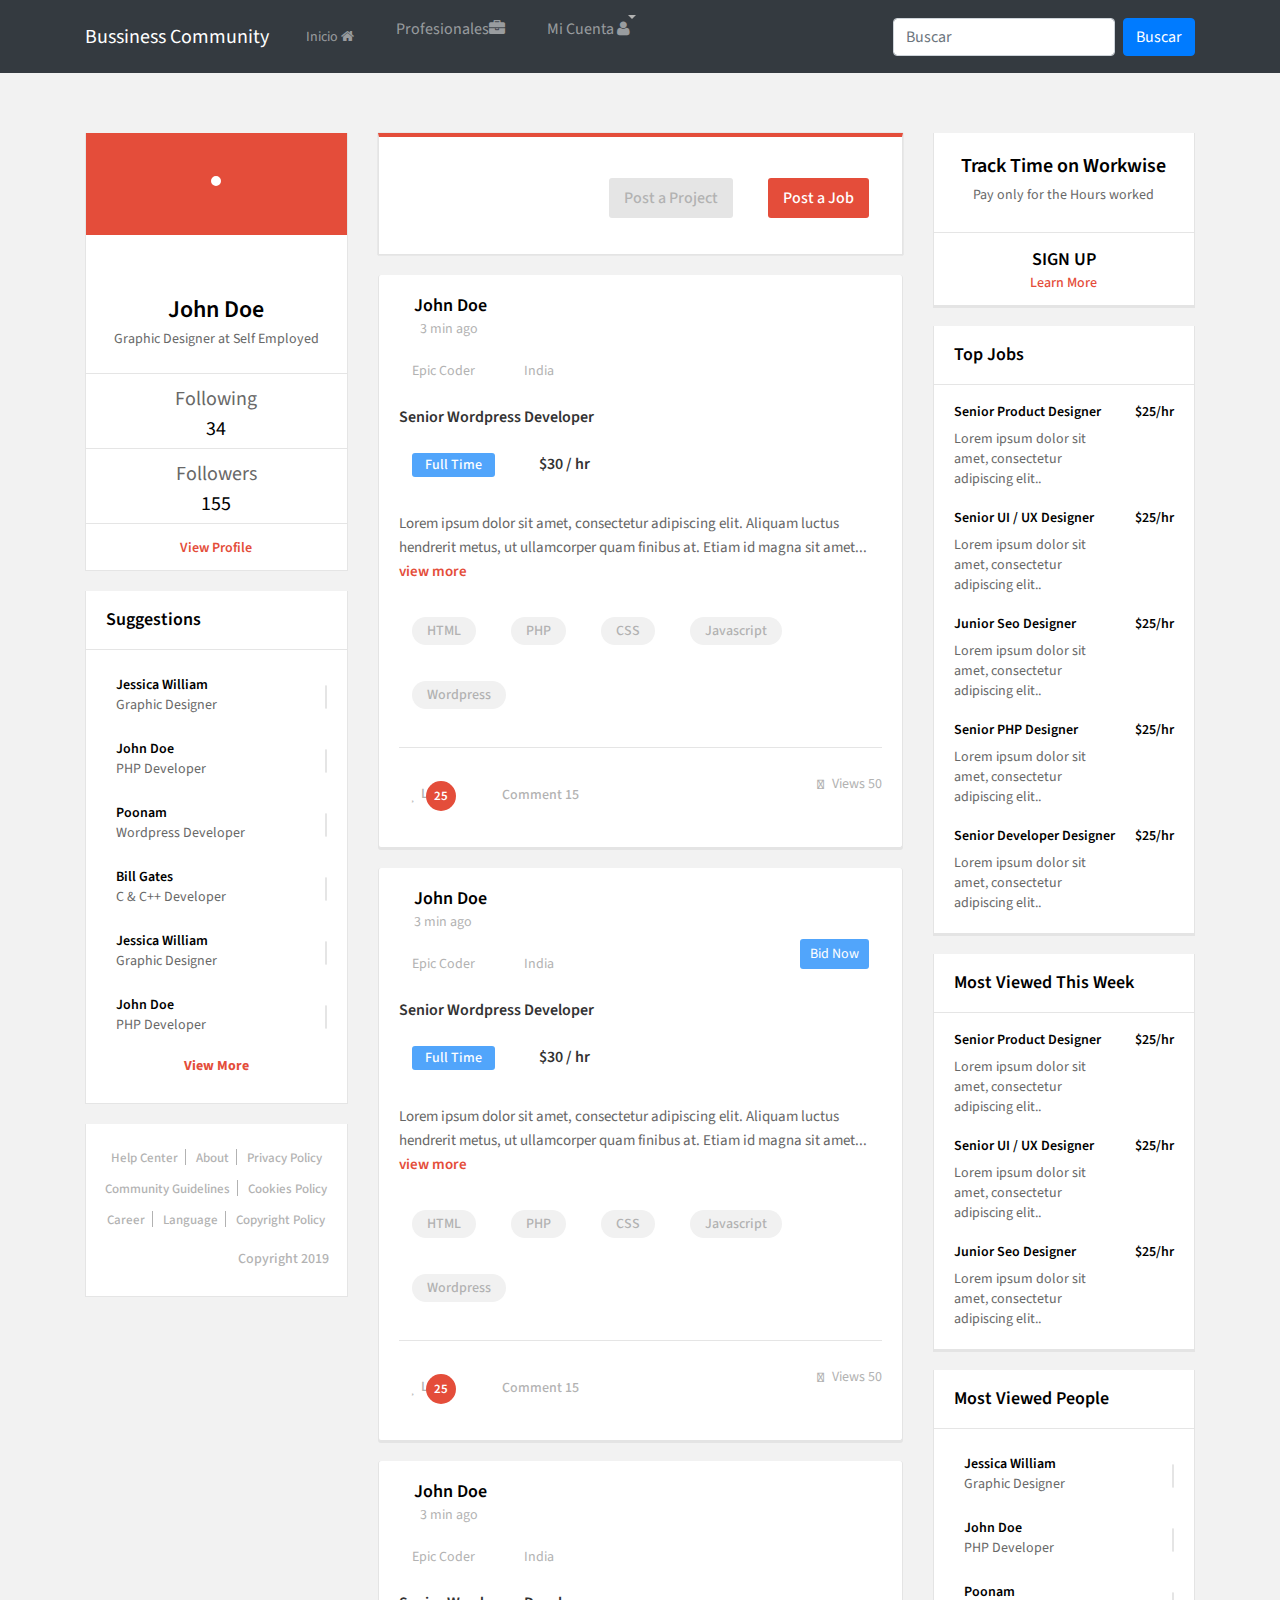
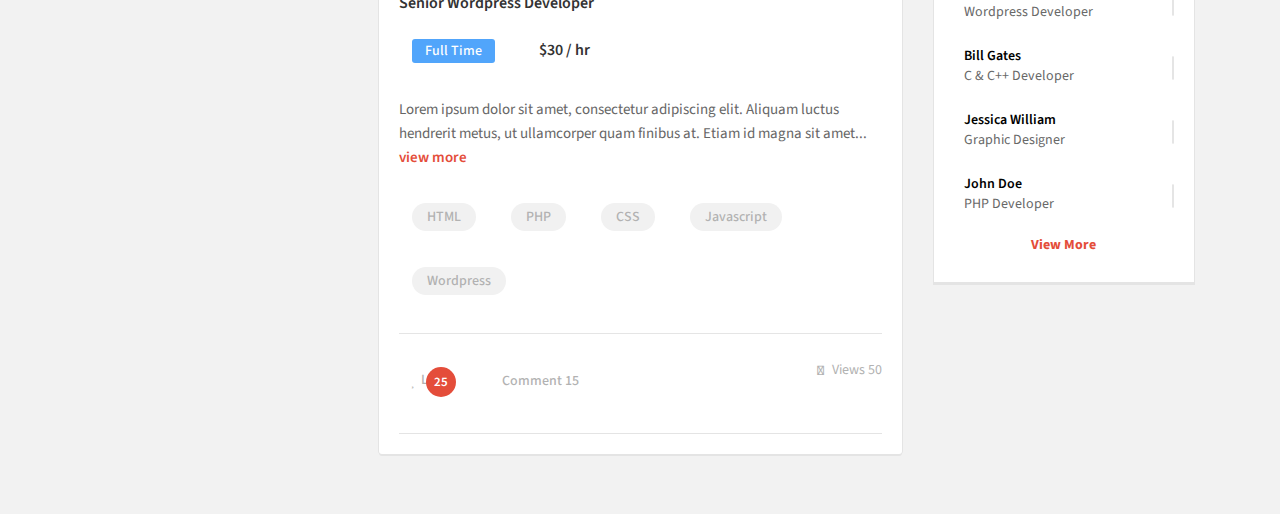
==== commit 184b4829: "cambios generales Inicio empresarial, inicio profesional, registro empresarial , registro profesiona" ====
--- a/views/InicioRedEmpresarial/inicio_empresarial.html
+++ b/views/InicioRedEmpresarial/inicio_empresarial.html
@@ -17,8 +17,53 @@
 	
 </head>
 
-<body oncontextmenu="return false;">	
-
+<body>	
+	<header>
+        <nav class="navbar navbar-expand-lg navbar-dark bg-dark">
+            <div class="container">
+                <a href="#" class="navbar-brand">Bussiness Community</a>
+                <button class="navbar-toggler" type="button" data-toggle="collapse" data-target="#menuNavegacion"
+                    aria-controls="menuNavegacion" aria-expanded="false" aria-label="Alternar Menu">
+                    <span class="navbar-toggler-icon"></span>
+                </button>
+
+                <div class="collapse navbar-collapse" id="menuNavegacion">
+                    <ul class="navbar-nav mr-auto">
+                        <li class="nav-item">
+                            <a href="../InicioRedEmpresarial/inicio_empresarial.html" class="nav-link">Inicio <i class="fa fa-home"></i> </a>
+                        </li>
+
+                        <li class="nav-item dropdown">
+                            <a href="../RedEmpresarial/Profesionales.html" class="nav-link">Profesionales<i class="fa fa-briefcase"></i> </a>
+                        </li>
+                        <!-- <li class="nav-item">
+                            <a href="#" class="nav-link">Curriculum <i class="fa fa-file"></i> </a>
+                        </li> -->
+                        <!-- Boton Desplegable -->
+                        <li class="nav-item dropdown">
+                            <a href="#" class="nav-link dropdown-toggle" id="navbarDropdown" data-toggle="dropdown">
+                                Mi Cuenta <i class="fa fa-user"></i>
+                            </a>
+                            <div class="dropdown-menu" aria-labelledby="navbarDropdown">
+                                <a href="#" class="dropdown-item">Mi Perfil</a>
+                                <a href="#" class="dropdown-item">Ajustes y Privacidad</a>
+                                <a href="#" class="dropdown-item">configuracion</a>
+                                <a href="#" class="dropdown-item">Cerrar Sesión</a>
+                            </div>
+                        </li>
+                    </ul>
+
+                    <form class="form-inline my-2 my-lg-0" action="">
+                        <input type="text" class="form-control mr-sm-2" type="search" placeholder="Buscar">
+                        <button class="btn btn-primary my-2 my-sm-0" type="submit">Buscar</button>
+                    </form>
+                </div>
+            </div>
+        </nav>
+    </header>
+
+
+	<div>
 	<div class="wrapper">	
 			
 		<main>
@@ -596,7 +641,7 @@
 		</div><!--post-project-popup end-->
 
 	</div><!--theme-layout end-->
-
+</div>
 
 
 </body>
--- a/views/InicioRedEmpresarial/inicio_empresarial.css
+++ b/views/InicioRedEmpresarial/inicio_empresarial.css
@@ -8,7 +8,7 @@
 3.  Reset Css
 4.  Cross Browser Compatibility
 5.  Header
-6.  Navigations
+6.  gations
 7.  Dropdown
 8.  Responsive Header
 9.  Revolution Slider (Banner)
@@ -55,7 +55,7 @@
 table, caption, tbody, tfoot, thead, tr, th, td,
 article, aside, canvas, details, embed, 
 figure, figcaption, footer, header, hgroup, 
-menu, nav, output, ruby, section, summary,
+menu,  output, ruby, section, summary,
 time, mark, audio, video {
 	margin: 0;
 	padding: 0;
@@ -66,7 +66,7 @@
 }
 /* HTML5 display-role reset for older browsers */
 article, aside, details, figcaption, figure, 
-footer, header, hgroup, menu, nav, section {
+footer, header, hgroup, menu,  section {
 	display: block;
 }
 body {
@@ -142,9 +142,9 @@
 	max-width: 100%;
 }
 .ask-question,
-nav,
+
 .notification-box.active,
-nav ul li a,
+ul li a,
 .user-account-settingss.active,
 .user-info a,
 .suggestion-usd > span i,
@@ -177,7 +177,7 @@
 .forum-links.active,
 .react-links li a,
 .next-prev > a,
-nav ul li:hover > ul,
+ul li:hover > ul,
 .user-pro-img > a i {
 	-webkit-transition: all 0.4s ease-in;
 	-moz-transition: all 0.4s ease-in;
@@ -268,15 +268,19 @@
 	z-index: 99;
 }
 
-header {
+/* header {
 	float: left;
 	width: 100%;
 	background-color: #e44d3a;
-}
-.header-data {
-	float: left;
-	width: 100%;
-}
+} */
+/* .header-data {
+	float: left; 
+	width: 100%;
+} */
+
+
+
+
 .logo {
 	float: left;
 	width: 40px;
@@ -390,24 +394,19 @@
 	font-weight: bold;
 }
 
-nav {
-	float: left;
-	width: 60%;
-	text-align: right;
-	padding-right: 13px;
-}
-nav ul li {
+
+ul li {
 	display: inline-block;
 	text-align: center;
 	padding: 13px 13px;
 	position: relative;
 }
-nav ul li:hover > ul {
+ul li:hover > ul {
 	opacity: 1;
 	visibility: visible;
 	z-index: 9999;
 }
-nav ul ul {
+ul ul {
 	position: absolute;
 	top: 100%;
 	left: 0;
@@ -419,7 +418,7 @@
 	visibility: hidden;
 	z-index: 999999;
 }
-nav ul ul li {
+ul ul li {
 	padding: 0;
 	float: left;
 	width: 100%;
@@ -427,10 +426,10 @@
 	margin-bottom: 15px;
 	padding: 0 20px;
 }
-nav ul ul li a:hover {
+ul ul li a:hover {
 	color: #fff;
 }
-nav ul ul li a {
+ul ul li a {
 	font-size: 16px;
 }
 .notification-box.msg p {
@@ -519,18 +518,18 @@
 	background-color: #e44d3a;
 	padding: 18px 0;
 }
-nav ul li span {
+ul li span {
 	display: block;
 	height: 14px;
 }
-nav ul li span img {
+ul li span img {
 	float: none;
 }
-nav ul li a {
+ul li a {
 	color: #ffffff;
 	font-size: 14px;
 }
-nav > ul > li > a:hover {
+ul > li > a:hover {
 	color: #fff;
 }
 
@@ -4392,7 +4391,7 @@
 	border-bottom: 1px solid #e5e5e5;
 	border-right: 1px solid #e5e5e5;
 }
-.acc-leftbar .nav-tabs > a {
+.acc-leftbar .tabs > a {
 	float: left;
 	width: 100%;
 	background: none;
@@ -4410,13 +4409,13 @@
 	border-radius: 0;
 	border-top: 0;
 }
-.nav-tabs {
+.tabs {
 	border-bottom: 0;
 }
-.acc-leftbar .nav-tabs > a:last-child {
+.acc-leftbar .tabs > a:last-child {
 	border-bottom: 0;
 }
-.acc-leftbar .nav-tabs > a i {
+.acc-leftbar .tabs > a i {
 	padding-right: 15px;
 	font-size: 20px;
 	position: relative;
@@ -4424,7 +4423,7 @@
 	font-weight: 700;
 	width: 40px;
 }
-.nav-tabs .nav-item.show .nav-link, .nav-tabs .nav-link.active {
+.tabs .item.show .link, .tabs .link.active {
 	background-color: inherit;
 	color: #e44d3a;
 	border-color: inherit;
@@ -5245,7 +5244,7 @@
 .pd-right-none {
 	padding-right: 0;
 }
-/* =========== navigation ============ */
+/* =========== gation ============ */
 
 .pagination {
 	float: left;
@@ -6517,7 +6516,7 @@
 ul#myTab {
     border-bottom: 1px solid #e5e5e5;
 }
-.nav-tabs .nav-link {
+.tabs .link {
     border: none; 
 }    
 .noborder{
@@ -6529,7 +6528,7 @@
 .noreply{
 	padding-top: 30px;
 }
-#my-bids .nav-tabs {
+#my-bids .tabs {
     margin-bottom: 20px;
     margin-top: 7px;
     padding-bottom: 0;
@@ -6567,13 +6566,13 @@
     font-weight: 600;
     margin-bottom: 15px;
 }
-#saved-jobs .nav-tabs .nav-item.show .nav-link, #saved-jobs .nav-tabs .nav-link.active {
+#saved-jobs .tabs .item.show .link, #saved-jobs .tabs .link.active {
     background-color: inherit;
     color: #e44d3a !important;
 	padding-bottom: 9px;
 	border-bottom: 2px solid #e44d3a !important;
 }
-#my-bids .nav-tabs .nav-item.show .nav-link, #my-bids .nav-tabs .nav-link.active {
+#my-bids .tabs .item.show .link, #my-bids .tabs .link.active {
     background-color: inherit;
     color: #e44d3a !important;
 	padding-bottom: 9px;
